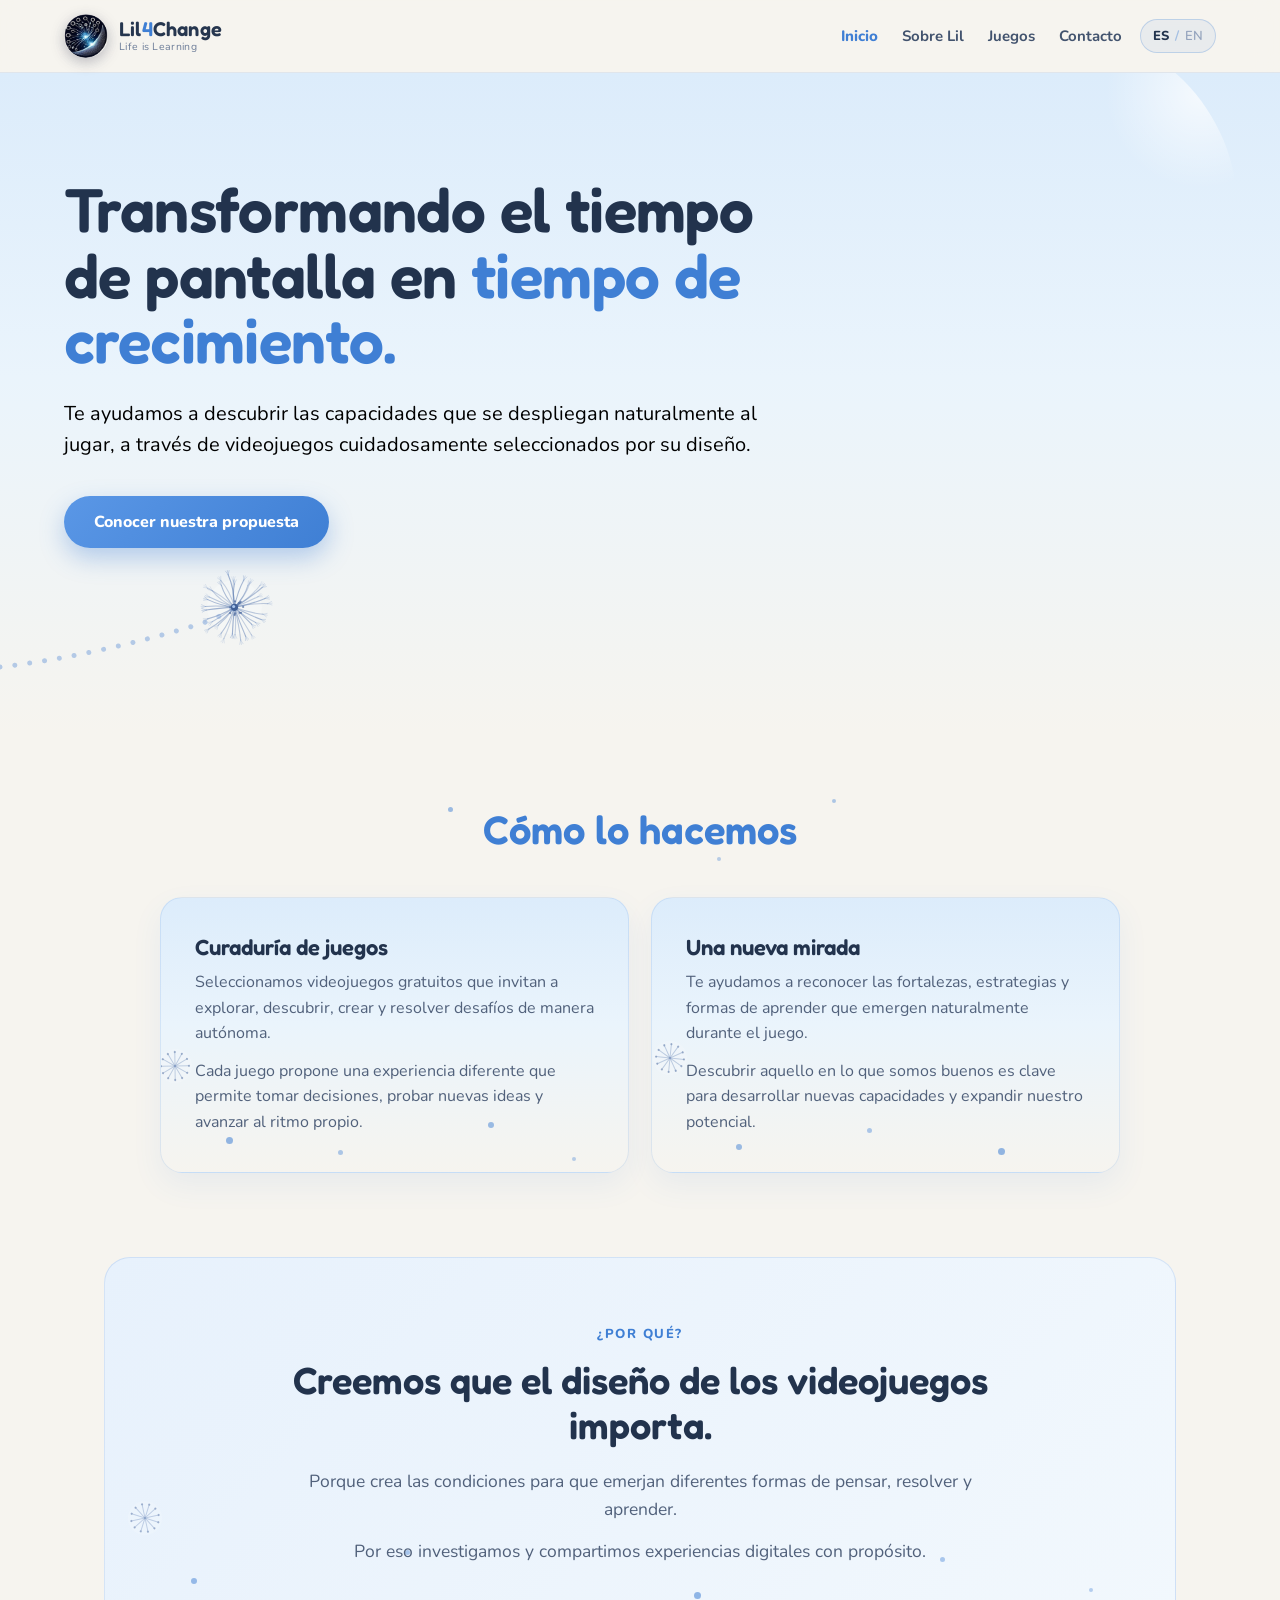
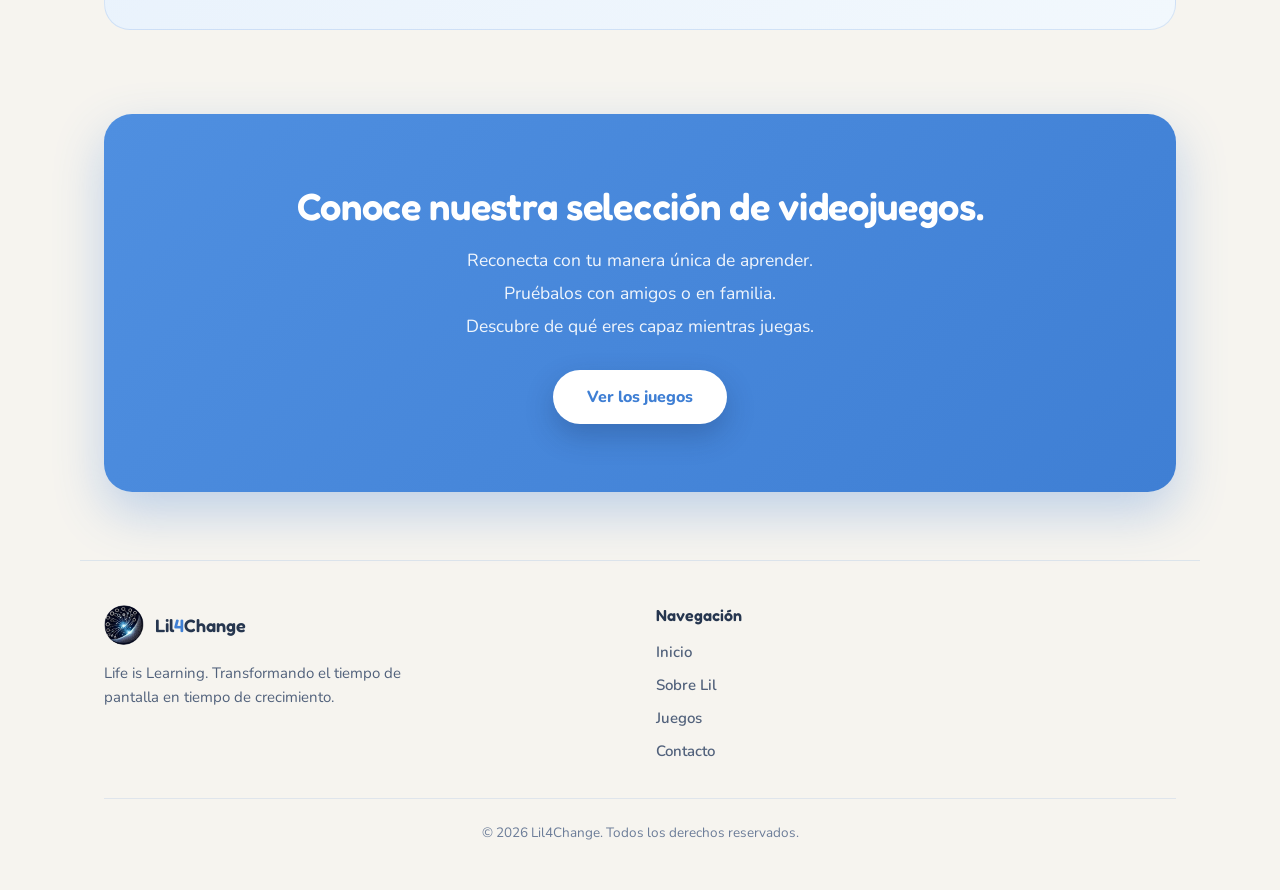
==== index.html @ 9eb7b22a "Add Cloudflare Web Analytics" ====
<!DOCTYPE html>
<html lang="es">
<head>
<meta charset="utf-8">
<meta name="viewport" content="width=device-width, initial-scale=1">
<title>Lil4Change — Life is Learning</title>
<meta name="description" id="lilMetaDesc" content="Transformando el tiempo de pantalla en tiempo de crecimiento.">
<meta property="og:type" content="website">
<meta property="og:title" id="lilOgTitle" content="Lil4Change — Life is Learning">
<meta property="og:description" id="lilOgDesc" content="Transformando el tiempo de pantalla en tiempo de crecimiento.">
<meta name="twitter:card" content="summary">
<meta name="twitter:title" id="lilTwTitle" content="Lil4Change — Life is Learning">
<meta name="twitter:description" id="lilTwDesc" content="Transformando el tiempo de pantalla en tiempo de crecimiento.">
<link rel="icon" href="assets/lil-logo7.png">
<style>
@font-face{font-family:'Fredoka';font-style:normal;font-weight:400 700;font-display:swap;src:url('assets/fonts/fredoka.woff2') format('woff2');}
@font-face{font-family:'Nunito';font-style:normal;font-weight:400 800;font-display:swap;src:url('assets/fonts/nunito-normal.woff2') format('woff2');}
@font-face{font-family:'Nunito';font-style:italic;font-weight:400;font-display:swap;src:url('assets/fonts/nunito-italic.woff2') format('woff2');}
</style>
<style>
  *{box-sizing:border-box}
  html{scroll-behavior:smooth}
  body{margin:0;font-family:"Nunito",system-ui,sans-serif;background:#f6f4ef;color:#2b3a53;-webkit-font-smoothing:antialiased}
  a{color:inherit}
  a,button{touch-action:manipulation}
  @keyframes lilDraw{from{stroke-dashoffset:1}to{stroke-dashoffset:0}}
  @keyframes lilFloat{0%,100%{transform:translateY(0)}50%{transform:translateY(-8px)}}
  @keyframes lilDandelionIdle{0%,100%{transform:translate(0,0)}50%{transform:translate(1px,-4px)}}
  @keyframes lilPuffTravel{0%{offset-distance:0%}100%{offset-distance:100%}}
  @keyframes lilRise{from{opacity:0;transform:translateY(18px)}to{opacity:1;transform:translateY(0)}}
  @keyframes lilDrift{0%{opacity:0;transform:translate(0,0)}20%{opacity:.8}100%{opacity:0;transform:translate(46px,-90px)}}
  @media (max-width:760px){ .lil-navlinks{display:none !important} .lil-hamburger{display:flex !important} .lil-desktoponly{display:none !important} }
  @media (max-width:640px){ .lil-hero{min-height:560px !important} .lil-herofx{top:185px !important;bottom:auto !important;height:250px !important;opacity:.95} }
  @media (max-width:480px){ .lil-tagline{display:none !important} }
  @media (max-width:720px){ .lil-howgrid{grid-template-columns:1fr !important} }
  .lil-cta-primary{transition:transform .18s ease,box-shadow .18s ease}
  .lil-cta-primary:hover{transform:translateY(-2px)}
  .lil-reveal{opacity:0}
  .lil-reveal.lil-in{animation:lilRise .7s ease-out both}
</style>
</head>
<body>
<div style="min-height:100vh">

  <!-- NAV -->
  <header style="position:sticky;top:0;z-index:40;backdrop-filter:blur(12px);background:rgba(246,244,239,.78);border-bottom:1px solid rgba(63,127,212,.12)">
    <nav style="max-width:1200px;margin:0 auto;padding:14px 24px;display:flex;flex-wrap:wrap;align-items:center;gap:12px 18px">
      <a href="index.html" style="display:flex;align-items:center;gap:11px;text-decoration:none;color:inherit;margin-right:auto">
        <img src="assets/lil-logo7.png" alt="Lil4Change" style="width:44px;height:44px;border-radius:50%;box-shadow:0 4px 14px rgba(20,32,64,.28)">
        <span style="display:flex;flex-direction:column;line-height:1">
          <span style="font-family:'Fredoka',sans-serif;font-weight:600;font-size:20px;letter-spacing:.2px;color:#26364f">Lil<span style="color:#3f7fd4">4</span>Change</span>
          <span class="lil-tagline" style="font-size:10.5px;color:#6b7c98;margin-top:3px;letter-spacing:.3px">Life is Learning</span>
        </span>
      </a>
      <div style="display:flex;align-items:center;gap:24px" class="lil-navlinks">
        <a href="index.html" data-i18n="navHome" style="color:#3f7fd4;text-decoration:none;font-weight:800;font-size:15px">Inicio</a>
        <a href="about.html" data-i18n="navAbout" style="color:#42536e;text-decoration:none;font-weight:700;font-size:15px">Sobre Lil</a>
        <a href="games.html" data-i18n="navGames" style="color:#42536e;text-decoration:none;font-weight:700;font-size:15px">Juegos</a>
        <a href="contact.html" data-i18n="navContact" style="color:#42536e;text-decoration:none;font-weight:700;font-size:15px">Contacto</a>
      </div>
      <button onclick="toggleMenu()" aria-label="Menu" class="lil-hamburger" style="display:none;align-items:center;justify-content:center;width:42px;height:42px;background:rgba(63,127,212,.1);border:1px solid rgba(63,127,212,.28);border-radius:12px;cursor:pointer;order:5">
        <svg id="lilIconOpen" width="20" height="20" viewBox="0 0 20 20" fill="none" stroke="#3f7fd4" stroke-width="2" stroke-linecap="round"><line x1="3" y1="6" x2="17" y2="6"></line><line x1="3" y1="10" x2="17" y2="10"></line><line x1="3" y1="14" x2="17" y2="14"></line></svg>
        <svg id="lilIconClose" width="20" height="20" viewBox="0 0 20 20" fill="none" stroke="#3f7fd4" stroke-width="2" stroke-linecap="round" style="display:none"><line x1="4" y1="4" x2="16" y2="16"></line><line x1="16" y1="4" x2="4" y2="16"></line></svg>
      </button>
      <button onclick="toggleLang()" aria-label="Toggle language" class="lil-desktoponly" style="display:flex;align-items:center;gap:6px;background:rgba(63,127,212,.08);border:1px solid rgba(63,127,212,.25);color:#3f7fd4;font-family:'Nunito';font-weight:700;font-size:13px;padding:7px 12px;border-radius:999px;cursor:pointer">
        <span id="lilEsA">ES</span><span style="opacity:.4">/</span><span id="lilEnA">EN</span>
      </button>
    </nav>
    <div id="lilMobileMenu" style="display:none;flex-direction:column;padding:8px 24px 20px;gap:2px;border-top:1px solid rgba(63,127,212,.12)">
      <a href="index.html" onclick="closeMenu()" data-i18n="navHome" style="color:#3f7fd4;text-decoration:none;font-weight:800;font-size:17px;padding:13px 4px">Inicio</a>
      <a href="about.html" onclick="closeMenu()" data-i18n="navAbout" style="color:#2b3a53;text-decoration:none;font-weight:700;font-size:17px;padding:13px 4px;border-top:1px solid rgba(63,127,212,.1)">Sobre Lil</a>
      <a href="games.html" onclick="closeMenu()" data-i18n="navGames" style="color:#2b3a53;text-decoration:none;font-weight:700;font-size:17px;padding:13px 4px;border-top:1px solid rgba(63,127,212,.1)">Juegos</a>
      <a href="contact.html" onclick="closeMenu()" data-i18n="navContact" style="color:#2b3a53;text-decoration:none;font-weight:700;font-size:17px;padding:13px 4px;border-top:1px solid rgba(63,127,212,.1)">Contacto</a>
      <div style="display:flex;align-items:center;gap:12px;padding:14px 4px 6px;border-top:1px solid rgba(63,127,212,.1)">
        <span data-i18n="langLabel" style="font-size:14px;font-weight:700;color:#6b7c98">Idioma</span>
        <button onclick="toggleLang()" aria-label="Toggle language" style="display:flex;align-items:center;gap:6px;background:rgba(63,127,212,.08);border:1px solid rgba(63,127,212,.25);color:#3f7fd4;font-family:'Nunito';font-weight:700;font-size:14px;padding:8px 14px;border-radius:999px;cursor:pointer"><span id="lilEsB">ES</span><span style="opacity:.4">/</span><span id="lilEnB">EN</span></button>
      </div>
    </div>
  </header>

  <!-- HERO -->
  <section id="top" class="lil-hero" style="position:relative;overflow:hidden;min-height:660px;background:linear-gradient(180deg,#dcecfb 0%,#eaf4fc 46%,#f6f4ef 100%)">
    <div class="lil-herofx" style="position:absolute;inset:0;pointer-events:none">
      <svg viewBox="0 0 1280 720" preserveAspectRatio="xMinYMid meet" style="position:absolute;inset:0;width:100%;height:100%">
        <defs>
          <radialGradient id="lilGlow" cx="90%" cy="18%" r="26%">
            <stop offset="0%" stop-color="#ffffff" stop-opacity=".7"></stop>
            <stop offset="100%" stop-color="#ffffff" stop-opacity="0"></stop>
          </radialGradient>
          <mask id="lilReveal">
            <path id="lilMaskPath" d="" fill="none" stroke="#fff" stroke-width="14" stroke-linecap="round" stroke-linejoin="round" pathLength="1" stroke-dasharray="1" stroke-dashoffset="1">
              <animate id="lilRevealAnim" attributeName="stroke-dashoffset" from="1" to="0" dur="9s" fill="freeze" begin="indefinite" calcMode="spline" keyTimes="0;1" keySplines=".42 .04 .28 1"></animate>
            </path>
          </mask>
        </defs>
        <circle cx="1150" cy="150" r="200" fill="url(#lilGlow)"></circle>
        <path id="lilTrailPath" d="" fill="none" stroke="#a9c2e4" stroke-width="5" stroke-linecap="round" stroke-dasharray="0.01 15" opacity="0.85" vector-effect="non-scaling-stroke" mask="url(#lilReveal)"></path>
        <g>
          <animateMotion id="lilMotionAnim" dur="9s" fill="freeze" rotate="0" keyPoints="0;1" keyTimes="0;1" calcMode="spline" keySplines=".42 .04 .28 1" path="" begin="indefinite"></animateMotion>
          <g id="lilPuffWrap" style="animation:lilDandelionIdle 6s ease-in-out 9s infinite"></g>
        </g>
      </svg>
      <div style="position:absolute;left:52%;top:34%;opacity:0;animation:lilDrift 6s ease-out 9.2s infinite"><svg width="16" height="16" viewBox="0 0 16 16" stroke="#8aa6cf" stroke-width="1" stroke-linecap="round"><line x1="8" y1="8" x2="8" y2="1"></line><line x1="8" y1="8" x2="13" y2="4"></line><line x1="8" y1="8" x2="3" y2="4"></line><circle cx="8" cy="0.5" r="1" fill="#8aa6cf" stroke="none"></circle></svg></div>
      <div style="position:absolute;left:70%;top:26%;opacity:0;animation:lilDrift 7s ease-out 10.2s infinite"><svg width="13" height="13" viewBox="0 0 16 16" stroke="#9fb6d8" stroke-width="1" stroke-linecap="round"><line x1="8" y1="8" x2="8" y2="1"></line><line x1="8" y1="8" x2="13" y2="4"></line><line x1="8" y1="8" x2="3" y2="4"></line></svg></div>
    </div>

    <div style="position:relative;z-index:2;max-width:1200px;margin:0 auto;padding:0 24px">
      <div style="max-width:720px;padding:104px 0 116px">
        <h1 style="font-family:'Fredoka',sans-serif;font-weight:600;font-size:clamp(36px,5.6vw,62px);line-height:1.06;margin:0;letter-spacing:-.6px;color:#22334d;animation:lilRise .7s ease-out both"><span data-i18n="heroPre">Transformando el tiempo de pantalla en</span> <span style="color:#3f7fd4" data-i18n="heroHighlight">tiempo de crecimiento.</span></h1>
        <p id="lilHeroDesc" style="font-size:clamp(17px,2vw,20px);line-height:1.55;color:#000;margin:24px 0 0;max-width:700px;animation:lilRise .7s ease-out .15s both"></p>
        <div style="display:flex;flex-wrap:wrap;gap:14px;margin-top:36px;animation:lilRise .7s ease-out .3s both">
          <a href="#como-lo-hacemos" class="lil-cta-primary" data-i18n="heroCta" style="background:linear-gradient(135deg,#5a97e6,#3f7fd4);color:#fff;text-decoration:none;font-weight:800;font-size:16px;padding:15px 30px;border-radius:999px;box-shadow:0 10px 24px rgba(63,127,212,.35)">Conocer nuestra propuesta</a>
        </div>
      </div>
    </div>
  </section>

  <!-- CÓMO LO HACEMOS -->
  <section id="como-lo-hacemos" style="max-width:1120px;margin:0 auto;padding:72px 24px 20px;scroll-margin-top:88px">
    <div style="position:relative;text-align:center;max-width:640px;margin:0 auto 44px">
      <span style="position:absolute;left:20%;top:2px;width:5px;height:5px;border-radius:50%;background:rgba(63,127,212,.5);filter:blur(.5px);animation:lilDrift 6.4s ease-in-out .6s infinite;pointer-events:none"></span>
      <span style="position:absolute;left:80%;top:-6px;width:4px;height:4px;border-radius:50%;background:rgba(63,127,212,.4);filter:blur(.5px);animation:lilDrift 5.6s ease-in-out 1.8s infinite;pointer-events:none"></span>
      <span style="position:absolute;left:62%;bottom:-8px;width:4px;height:4px;border-radius:50%;background:rgba(63,127,212,.35);filter:blur(.5px);animation:lilDrift 7s ease-in-out 2.6s infinite;pointer-events:none"></span>
      <h2 data-i18n="howTitle" class="lil-reveal" style="position:relative;font-family:'Fredoka';font-weight:600;font-size:clamp(28px,4vw,40px);margin:0;color:#3f7fd4">Cómo lo hacemos</h2>
    </div>
    <div style="display:grid;grid-template-columns:1fr 1fr;gap:22px;max-width:960px;margin:0 auto" class="lil-howgrid">
      <div style="position:relative;overflow:hidden;background:linear-gradient(180deg,#dcecfb 0%,#eaf4fc 46%,#f6f4ef 100%);border:1px solid rgba(63,127,212,.14);border-radius:22px;padding:36px 34px;box-shadow:0 12px 30px rgba(63,127,212,.08)">
        <div class="lil-cardfx" aria-hidden="true" style="position:absolute;inset:0;pointer-events:none">
          <div style="position:absolute;offset-path:path('M14 168 C 80 50 230 40 320 82');animation:lilPuffTravel 11s ease-in-out infinite alternate">
          <svg width="40" height="40" viewBox="0 0 40 40" style="position:absolute;left:-20px;top:-20px;opacity:.75">
            <g style="animation:lilDandelionIdle 6s ease-in-out infinite;transform-origin:20px 20px">
              <circle cx="20" cy="20" r="17" fill="#ffffff" opacity="0.22"></circle>
              <line x1="20" y1="20" x2="34" y2="20" stroke="#5c7bb0" stroke-width="1" stroke-linecap="round" opacity="0.45"></line>
              <line x1="20" y1="20" x2="32.1" y2="27" stroke="#5c7bb0" stroke-width="1" stroke-linecap="round" opacity="0.45"></line>
              <line x1="20" y1="20" x2="27" y2="32.1" stroke="#5c7bb0" stroke-width="1" stroke-linecap="round" opacity="0.45"></line>
              <line x1="20" y1="20" x2="20" y2="34" stroke="#5c7bb0" stroke-width="1" stroke-linecap="round" opacity="0.45"></line>
              <line x1="20" y1="20" x2="13" y2="32.1" stroke="#5c7bb0" stroke-width="1" stroke-linecap="round" opacity="0.45"></line>
              <line x1="20" y1="20" x2="7.9" y2="27" stroke="#5c7bb0" stroke-width="1" stroke-linecap="round" opacity="0.45"></line>
              <line x1="20" y1="20" x2="6" y2="20" stroke="#5c7bb0" stroke-width="1" stroke-linecap="round" opacity="0.45"></line>
              <line x1="20" y1="20" x2="7.9" y2="13" stroke="#5c7bb0" stroke-width="1" stroke-linecap="round" opacity="0.45"></line>
              <line x1="20" y1="20" x2="13" y2="7.9" stroke="#5c7bb0" stroke-width="1" stroke-linecap="round" opacity="0.45"></line>
              <line x1="20" y1="20" x2="20" y2="6" stroke="#5c7bb0" stroke-width="1" stroke-linecap="round" opacity="0.45"></line>
              <line x1="20" y1="20" x2="27" y2="7.9" stroke="#5c7bb0" stroke-width="1" stroke-linecap="round" opacity="0.45"></line>
              <line x1="20" y1="20" x2="32.1" y2="13" stroke="#5c7bb0" stroke-width="1" stroke-linecap="round" opacity="0.45"></line>
              <circle cx="34" cy="20" r="1.1" fill="#48679c" opacity="0.6"></circle>
              <circle cx="32.1" cy="27" r="1.1" fill="#48679c" opacity="0.6"></circle>
              <circle cx="27" cy="32.1" r="1.1" fill="#48679c" opacity="0.6"></circle>
              <circle cx="20" cy="34" r="1.1" fill="#48679c" opacity="0.6"></circle>
              <circle cx="13" cy="32.1" r="1.1" fill="#48679c" opacity="0.6"></circle>
              <circle cx="7.9" cy="27" r="1.1" fill="#48679c" opacity="0.6"></circle>
              <circle cx="6" cy="20" r="1.1" fill="#48679c" opacity="0.6"></circle>
              <circle cx="7.9" cy="13" r="1.1" fill="#48679c" opacity="0.6"></circle>
              <circle cx="13" cy="7.9" r="1.1" fill="#48679c" opacity="0.6"></circle>
              <circle cx="20" cy="6" r="1.1" fill="#48679c" opacity="0.6"></circle>
              <circle cx="27" cy="7.9" r="1.1" fill="#48679c" opacity="0.6"></circle>
              <circle cx="32.1" cy="13" r="1.1" fill="#48679c" opacity="0.6"></circle>
            </g>
          </svg>
          </div>
          <span style="position:absolute;left:14%;bottom:10%;width:7px;height:7px;border-radius:50%;background:rgba(63,127,212,.55);filter:blur(.5px);animation:lilDrift 5.5s ease-in-out infinite"></span>
          <span style="position:absolute;left:38%;bottom:6%;width:5px;height:5px;border-radius:50%;background:rgba(63,127,212,.4);filter:blur(.5px);animation:lilDrift 6.5s ease-in-out .8s infinite"></span>
          <span style="position:absolute;left:70%;bottom:16%;width:6px;height:6px;border-radius:50%;background:rgba(63,127,212,.5);filter:blur(.5px);animation:lilDrift 7s ease-in-out 1.6s infinite"></span>
          <span style="position:absolute;left:88%;bottom:4%;width:4px;height:4px;border-radius:50%;background:rgba(63,127,212,.35);filter:blur(.5px);animation:lilDrift 5.8s ease-in-out 2.4s infinite"></span>
        </div>
        <div style="position:relative;z-index:1">
          <h3 data-i18n="curationTitle" style="font-family:'Fredoka';font-weight:600;font-size:22px;margin:0 0 10px;color:#22334d">Curaduría de juegos</h3>
          <div id="lilCurationParas" style="display:flex;flex-direction:column;gap:12px"></div>
        </div>
      </div>
      <div style="position:relative;overflow:hidden;background:linear-gradient(180deg,#dcecfb 0%,#eaf4fc 46%,#f6f4ef 100%);border:1px solid rgba(63,127,212,.14);border-radius:22px;padding:36px 34px;box-shadow:0 12px 30px rgba(63,127,212,.08)">
        <div class="lil-cardfx" aria-hidden="true" style="position:absolute;inset:0;pointer-events:none">
          <div style="position:absolute;offset-path:path('M18 160 C 90 60 220 30 310 76');animation:lilPuffTravel 12.5s ease-in-out .5s infinite alternate">
          <svg width="40" height="40" viewBox="0 0 40 40" style="position:absolute;left:-20px;top:-20px;opacity:.75">
            <g style="animation:lilDandelionIdle 6.5s ease-in-out .3s infinite;transform-origin:20px 20px">
              <circle cx="20" cy="20" r="17" fill="#ffffff" opacity="0.22"></circle>
              <line x1="20" y1="20" x2="34" y2="20" stroke="#5c7bb0" stroke-width="1" stroke-linecap="round" opacity="0.45"></line>
              <line x1="20" y1="20" x2="32.1" y2="27" stroke="#5c7bb0" stroke-width="1" stroke-linecap="round" opacity="0.45"></line>
              <line x1="20" y1="20" x2="27" y2="32.1" stroke="#5c7bb0" stroke-width="1" stroke-linecap="round" opacity="0.45"></line>
              <line x1="20" y1="20" x2="20" y2="34" stroke="#5c7bb0" stroke-width="1" stroke-linecap="round" opacity="0.45"></line>
              <line x1="20" y1="20" x2="13" y2="32.1" stroke="#5c7bb0" stroke-width="1" stroke-linecap="round" opacity="0.45"></line>
              <line x1="20" y1="20" x2="7.9" y2="27" stroke="#5c7bb0" stroke-width="1" stroke-linecap="round" opacity="0.45"></line>
              <line x1="20" y1="20" x2="6" y2="20" stroke="#5c7bb0" stroke-width="1" stroke-linecap="round" opacity="0.45"></line>
              <line x1="20" y1="20" x2="7.9" y2="13" stroke="#5c7bb0" stroke-width="1" stroke-linecap="round" opacity="0.45"></line>
              <line x1="20" y1="20" x2="13" y2="7.9" stroke="#5c7bb0" stroke-width="1" stroke-linecap="round" opacity="0.45"></line>
              <line x1="20" y1="20" x2="20" y2="6" stroke="#5c7bb0" stroke-width="1" stroke-linecap="round" opacity="0.45"></line>
              <line x1="20" y1="20" x2="27" y2="7.9" stroke="#5c7bb0" stroke-width="1" stroke-linecap="round" opacity="0.45"></line>
              <line x1="20" y1="20" x2="32.1" y2="13" stroke="#5c7bb0" stroke-width="1" stroke-linecap="round" opacity="0.45"></line>
              <circle cx="34" cy="20" r="1.1" fill="#48679c" opacity="0.6"></circle>
              <circle cx="32.1" cy="27" r="1.1" fill="#48679c" opacity="0.6"></circle>
              <circle cx="27" cy="32.1" r="1.1" fill="#48679c" opacity="0.6"></circle>
              <circle cx="20" cy="34" r="1.1" fill="#48679c" opacity="0.6"></circle>
              <circle cx="13" cy="32.1" r="1.1" fill="#48679c" opacity="0.6"></circle>
              <circle cx="7.9" cy="27" r="1.1" fill="#48679c" opacity="0.6"></circle>
              <circle cx="6" cy="20" r="1.1" fill="#48679c" opacity="0.6"></circle>
              <circle cx="7.9" cy="13" r="1.1" fill="#48679c" opacity="0.6"></circle>
              <circle cx="13" cy="7.9" r="1.1" fill="#48679c" opacity="0.6"></circle>
              <circle cx="20" cy="6" r="1.1" fill="#48679c" opacity="0.6"></circle>
              <circle cx="27" cy="7.9" r="1.1" fill="#48679c" opacity="0.6"></circle>
              <circle cx="32.1" cy="13" r="1.1" fill="#48679c" opacity="0.6"></circle>
            </g>
          </svg>
          </div>
          <span style="position:absolute;left:18%;bottom:8%;width:6px;height:6px;border-radius:50%;background:rgba(63,127,212,.5);filter:blur(.5px);animation:lilDrift 6s ease-in-out .4s infinite"></span>
          <span style="position:absolute;left:46%;bottom:14%;width:5px;height:5px;border-radius:50%;background:rgba(63,127,212,.4);filter:blur(.5px);animation:lilDrift 6.8s ease-in-out 1.2s infinite"></span>
          <span style="position:absolute;left:74%;bottom:6%;width:7px;height:7px;border-radius:50%;background:rgba(63,127,212,.55);filter:blur(.5px);animation:lilDrift 5.4s ease-in-out 2s infinite"></span>
        </div>
        <div style="position:relative;z-index:1">
          <h3 data-i18n="outlookTitle" style="font-family:'Fredoka';font-weight:600;font-size:22px;margin:0 0 10px;color:#22334d">Una nueva mirada</h3>
          <div id="lilOutlookDesc" style="display:flex;flex-direction:column;gap:12px"></div>
        </div>
      </div>
    </div>
  </section>

  <!-- POR QUÉ -->
  <section id="por-que" style="max-width:1120px;margin:0 auto;padding:64px 24px">
    <div style="position:relative;overflow:hidden;background:linear-gradient(135deg,#e7f1fc,#f2f8fd);border:1px solid rgba(63,127,212,.16);border-radius:26px;padding:clamp(40px,6vw,64px);text-align:center">
      <div class="lil-cardfx" aria-hidden="true" style="position:absolute;inset:0;pointer-events:none">
        <div style="position:absolute;offset-path:path('M40 260 C 260 60 700 60 900 210');animation:lilPuffTravel 13.5s ease-in-out .2s infinite alternate">
        <svg width="40" height="40" viewBox="0 0 40 40" style="position:absolute;left:-20px;top:-20px;opacity:.7">
          <g style="animation:lilDandelionIdle 7s ease-in-out .5s infinite;transform-origin:20px 20px">
            <circle cx="20" cy="20" r="17" fill="#ffffff" opacity="0.22"></circle>
            <line x1="20" y1="20" x2="34" y2="20" stroke="#5c7bb0" stroke-width="1" stroke-linecap="round" opacity="0.45"></line>
            <line x1="20" y1="20" x2="32.1" y2="27" stroke="#5c7bb0" stroke-width="1" stroke-linecap="round" opacity="0.45"></line>
            <line x1="20" y1="20" x2="27" y2="32.1" stroke="#5c7bb0" stroke-width="1" stroke-linecap="round" opacity="0.45"></line>
            <line x1="20" y1="20" x2="20" y2="34" stroke="#5c7bb0" stroke-width="1" stroke-linecap="round" opacity="0.45"></line>
            <line x1="20" y1="20" x2="13" y2="32.1" stroke="#5c7bb0" stroke-width="1" stroke-linecap="round" opacity="0.45"></line>
            <line x1="20" y1="20" x2="7.9" y2="27" stroke="#5c7bb0" stroke-width="1" stroke-linecap="round" opacity="0.45"></line>
            <line x1="20" y1="20" x2="6" y2="20" stroke="#5c7bb0" stroke-width="1" stroke-linecap="round" opacity="0.45"></line>
            <line x1="20" y1="20" x2="7.9" y2="13" stroke="#5c7bb0" stroke-width="1" stroke-linecap="round" opacity="0.45"></line>
            <line x1="20" y1="20" x2="13" y2="7.9" stroke="#5c7bb0" stroke-width="1" stroke-linecap="round" opacity="0.45"></line>
            <line x1="20" y1="20" x2="20" y2="6" stroke="#5c7bb0" stroke-width="1" stroke-linecap="round" opacity="0.45"></line>
            <line x1="20" y1="20" x2="27" y2="7.9" stroke="#5c7bb0" stroke-width="1" stroke-linecap="round" opacity="0.45"></line>
            <line x1="20" y1="20" x2="32.1" y2="13" stroke="#5c7bb0" stroke-width="1" stroke-linecap="round" opacity="0.45"></line>
            <circle cx="34" cy="20" r="1.1" fill="#48679c" opacity="0.6"></circle>
            <circle cx="32.1" cy="27" r="1.1" fill="#48679c" opacity="0.6"></circle>
            <circle cx="27" cy="32.1" r="1.1" fill="#48679c" opacity="0.6"></circle>
            <circle cx="20" cy="34" r="1.1" fill="#48679c" opacity="0.6"></circle>
            <circle cx="13" cy="32.1" r="1.1" fill="#48679c" opacity="0.6"></circle>
            <circle cx="7.9" cy="27" r="1.1" fill="#48679c" opacity="0.6"></circle>
            <circle cx="6" cy="20" r="1.1" fill="#48679c" opacity="0.6"></circle>
            <circle cx="7.9" cy="13" r="1.1" fill="#48679c" opacity="0.6"></circle>
            <circle cx="13" cy="7.9" r="1.1" fill="#48679c" opacity="0.6"></circle>
            <circle cx="20" cy="6" r="1.1" fill="#48679c" opacity="0.6"></circle>
            <circle cx="27" cy="7.9" r="1.1" fill="#48679c" opacity="0.6"></circle>
            <circle cx="32.1" cy="13" r="1.1" fill="#48679c" opacity="0.6"></circle>
          </g>
        </svg>
        </div>
        <span style="position:absolute;left:8%;bottom:12%;width:6px;height:6px;border-radius:50%;background:rgba(63,127,212,.5);filter:blur(.5px);animation:lilDrift 6.2s ease-in-out .3s infinite"></span>
        <span style="position:absolute;left:28%;bottom:20%;width:5px;height:5px;border-radius:50%;background:rgba(63,127,212,.4);filter:blur(.5px);animation:lilDrift 5.6s ease-in-out 1.4s infinite"></span>
        <span style="position:absolute;left:55%;bottom:8%;width:7px;height:7px;border-radius:50%;background:rgba(63,127,212,.55);filter:blur(.5px);animation:lilDrift 7.2s ease-in-out .9s infinite"></span>
        <span style="position:absolute;left:78%;bottom:18%;width:5px;height:5px;border-radius:50%;background:rgba(63,127,212,.4);filter:blur(.5px);animation:lilDrift 6.6s ease-in-out 2.1s infinite"></span>
        <span style="position:absolute;left:92%;bottom:10%;width:4px;height:4px;border-radius:50%;background:rgba(63,127,212,.35);filter:blur(.5px);animation:lilDrift 5.9s ease-in-out 1.7s infinite"></span>
      </div>
      <div style="position:relative;z-index:1;max-width:720px;margin:0 auto">
        <span data-i18n="whyTag" style="display:inline-block;color:#3f7fd4;font-weight:800;font-size:13px;letter-spacing:1.5px;text-transform:uppercase">¿Por qué?</span>
        <h2 data-i18n="whyTitle" style="font-family:'Fredoka';font-weight:600;font-size:clamp(26px,4vw,38px);margin:14px 0 0;color:#22334d;line-height:1.2">Creemos que el diseño de los videojuegos importa.</h2>
        <div id="lilWhyParas" style="display:flex;flex-direction:column;gap:14px;margin-top:18px"></div>
      </div>
    </div>
  </section>

  <!-- ACCIÓN FINAL -->
  <section style="max-width:1120px;margin:0 auto;padding:20px 24px 24px">
    <div style="position:relative;overflow:hidden;background:linear-gradient(135deg,#4f8fe0,#3f7fd4);border-radius:28px;padding:clamp(40px,6vw,68px);text-align:center;box-shadow:0 20px 50px rgba(63,127,212,.3)">
      <h2 id="lilFinalTitle" style="font-family:'Fredoka';font-weight:600;font-size:clamp(26px,4vw,38px);margin:0 auto;color:#fff;letter-spacing:-.3px;max-width:760px;line-height:1.28"></h2>
      <div id="lilFinalSub" style="margin:16px auto 0;max-width:820px"></div>
      <div style="display:flex;justify-content:center;margin-top:30px">
        <a href="games.html" class="lil-cta-primary" data-i18n="finalBtn" style="background:#fff;color:#3f7fd4;text-decoration:none;font-weight:800;font-size:16px;padding:16px 34px;border-radius:999px;box-shadow:0 12px 28px rgba(20,40,80,.25)">Ver los juegos</a>
      </div>
    </div>
  </section>

  <!-- FOOTER -->
  <footer style="max-width:1120px;margin:44px auto 0;padding:44px 24px 48px;border-top:1px solid rgba(63,127,212,.14)">
    <div style="display:grid;grid-template-columns:repeat(auto-fit,minmax(240px,1fr));gap:32px">
      <div>
        <a href="index.html" style="display:flex;align-items:center;gap:11px;text-decoration:none;color:inherit;margin-bottom:16px">
          <img src="assets/lil-logo7.png" alt="Lil4Change" style="width:40px;height:40px;border-radius:50%">
          <span style="font-family:'Fredoka';font-weight:600;font-size:18px;color:#26364f">Lil<span style="color:#3f7fd4">4</span>Change</span>
        </a>
        <p data-i18n="footerDesc" style="font-size:15px;line-height:1.6;color:#51617b;margin:0;max-width:320px"></p>
      </div>
      <div>
        <h5 data-i18n="footerNavTitle" style="font-family:'Fredoka';font-weight:600;font-size:16px;color:#26364f;margin:0 0 16px">Navegación</h5>
        <ul style="list-style:none;padding:0;margin:0;display:flex;flex-direction:column;gap:11px">
          <li><a href="index.html" data-i18n="navHome" style="color:#51617b;text-decoration:none;font-weight:600;font-size:15px">Inicio</a></li>
          <li><a href="about.html" data-i18n="navAbout" style="color:#51617b;text-decoration:none;font-weight:600;font-size:15px">Sobre Lil</a></li>
          <li><a href="games.html" data-i18n="navGames" style="color:#51617b;text-decoration:none;font-weight:600;font-size:15px">Juegos</a></li>
          <li><a href="contact.html" data-i18n="navContact" style="color:#51617b;text-decoration:none;font-weight:600;font-size:15px">Contacto</a></li>
        </ul>
      </div>
    </div>
    <div data-i18n="footerCopyright" style="margin-top:36px;padding-top:24px;border-top:1px solid rgba(63,127,212,.12);text-align:center;font-size:13.5px;color:#6b7c98"></div>
  </footer>
</div>

<script>
const DICT = {
  es: {
    navHome:"Inicio", navAbout:"Sobre Lil", navGames:"Juegos", navContact:"Contacto", langLabel:"Idioma",
    heroPre:"Transformando el tiempo de pantalla en", heroHighlight:"tiempo de crecimiento.",
    heroDescLines:[
      "Te ayudamos a descubrir las capacidades que se despliegan naturalmente al jugar, a través de videojuegos cuidadosamente seleccionados por su diseño."
    ],
    heroCta:"Conocer nuestra propuesta",
    howTitle:"Cómo lo hacemos",
    curationTitle:"Curaduría de juegos",
    curationParas:[
      "Seleccionamos videojuegos gratuitos que invitan a explorar, descubrir, crear y resolver desafíos de manera autónoma.",
      "Cada juego propone una experiencia diferente que permite tomar decisiones, probar nuevas ideas y avanzar al ritmo propio."
    ],
    outlookTitle:"Una nueva mirada",
    outlookDesc:[
      "Te ayudamos a reconocer las fortalezas, estrategias y formas de aprender que emergen naturalmente durante el juego.",
      "Descubrir aquello en lo que somos buenos es clave para desarrollar nuevas capacidades y expandir nuestro potencial."
    ],
    whyTag:"¿Por qué?",
    whyTitle:"Creemos que el diseño de los videojuegos importa.",
    whyParas:[
      "Porque crea las condiciones para que emerjan diferentes formas de pensar, resolver y aprender.",
      "Por eso investigamos y compartimos experiencias digitales con propósito."
    ],
    finalTitleLines:["Conoce nuestra selección de videojuegos."],
    finalSub:[
      "Reconecta con tu manera única de aprender.",
      "Pruébalos con amigos o en familia.",
      "Descubre de qué eres capaz mientras juegas."
    ],
    finalBtn:"Ver los juegos",
    footerDesc:"Life is Learning. Transformando el tiempo de pantalla en tiempo de crecimiento.",
    footerNavTitle:"Navegación",
    footerCopyright:"© 2026 Lil4Change. Todos los derechos reservados.",
    metaDescription:"Transformando el tiempo de pantalla en tiempo de crecimiento."
  },
  en: {
    navHome:"Home", navAbout:"About Lil", navGames:"Games", navContact:"Contact", langLabel:"Language",
    heroPre:"Turning screen time into", heroHighlight:"growth time.",
    heroDescLines:[
      "We help you discover the abilities that emerge naturally through play, using video games carefully selected for their design."
    ],
    heroCta:"Discover our approach",
    howTitle:"How we do it",
    curationTitle:"Game curation",
    curationParas:[
      "We select free video games that invite players to explore, discover, create, and solve challenges on their own.",
      "Each game offers a different experience that lets you make decisions, try new ideas, and move forward at your own pace."
    ],
    outlookTitle:"A new outlook",
    outlookDesc:[
      "We help you recognize the strengths, strategies, and ways of learning that naturally emerge during play.",
      "Discovering what we're good at is key to developing new abilities and expanding our potential."
    ],
    whyTag:"Why?",
    whyTitle:"We believe game design matters.",
    whyParas:[
      "Because it creates the conditions for different ways of thinking, solving, and learning to emerge.",
      "That's why we research and share digital experiences with purpose."
    ],
    finalTitleLines:["Check out our video game selection."],
    finalSub:[
      "Reconnect with your own unique way of learning.",
      "Try them out with friends or family.",
      "Discover what you're capable of while you play."
    ],
    finalBtn:"See the games",
    footerDesc:"Life is Learning. Turning screen time into growth time.",
    footerNavTitle:"Navigation",
    footerCopyright:"© 2026 Lil4Change. All rights reserved.",
    metaDescription:"Turning screen time into growth time."
  }
};

function getLang(){ try { return localStorage.getItem('lil-lang') === 'en' ? 'en' : 'es'; } catch(e){ return 'es'; } }
let menuOpen = false;

function esc(s){ return String(s).replace(/&/g,'&amp;').replace(/</g,'&lt;').replace(/>/g,'&gt;'); }

function applyLang(lang){
  const t = DICT[lang];
  document.documentElement.lang = lang;
  document.querySelectorAll('[data-i18n]').forEach(el=>{
    const k = el.getAttribute('data-i18n');
    if (t[k] != null) el.textContent = t[k];
  });
  document.getElementById('lilHeroDesc').innerHTML = t.heroDescLines.map(l=>`<span style="display:block">${esc(l)}</span>`).join('');
  document.getElementById('lilCurationParas').innerHTML = t.curationParas.map(p=>`<p style="font-size:16px;line-height:1.6;color:#51617b;margin:0">${esc(p)}</p>`).join('');
  document.getElementById('lilOutlookDesc').innerHTML = t.outlookDesc.map(p=>`<p style="font-size:16px;line-height:1.6;color:#51617b;margin:0">${esc(p)}</p>`).join('');
  document.getElementById('lilWhyParas').innerHTML = t.whyParas.map(p=>`<p style="font-size:17.5px;line-height:1.6;color:#51617b;margin:0">${esc(p)}</p>`).join('');
  document.getElementById('lilFinalTitle').innerHTML = t.finalTitleLines.map(l=>`<span style="display:block;margin:0 0 6px">${esc(l)}</span>`).join('');
  document.getElementById('lilFinalSub').innerHTML = t.finalSub.map(l=>`<p style="font-size:17.5px;color:rgba(255,255,255,.92);margin:0 0 5px;line-height:1.6">${esc(l)}</p>`).join('');
  document.getElementById('lilMetaDesc').setAttribute('content', t.metaDescription);
  document.getElementById('lilOgDesc').setAttribute('content', t.metaDescription);
  document.getElementById('lilTwDesc').setAttribute('content', t.metaDescription);
  const on = "color:#22334d;font-weight:800", off = "color:#93a3bd;font-weight:600";
  ['lilEsA','lilEsB'].forEach(id=>document.getElementById(id).style.cssText = lang==='es'?on:off);
  ['lilEnA','lilEnB'].forEach(id=>document.getElementById(id).style.cssText = lang==='en'?on:off);
  try { localStorage.setItem('lil-lang', lang); } catch(e){}
}
function toggleLang(){ applyLang(getLang()==='es'?'en':'es'); }
function toggleMenu(){
  menuOpen = !menuOpen;
  document.getElementById('lilMobileMenu').style.display = menuOpen ? 'flex' : 'none';
  document.getElementById('lilIconOpen').style.display = menuOpen ? 'none' : 'block';
  document.getElementById('lilIconClose').style.display = menuOpen ? 'block' : 'none';
}
function closeMenu(){ if(menuOpen) toggleMenu(); }

// ---- Hero dandelion animation (ported from the original) ----
function buildTrailPath(){
  const baseTrail = "M 0 648 C 70 640 150 622 215 602 C 300 578 356 470 340 388 C 330 320 280 322 274 390 C 268 460 312 566 380 588 C 430 604 486 596 534 560 C 620 508 692 300 674 214 C 662 150 606 152 598 226 C 590 310 640 470 714 494 C 762 508 812 500 856 470 C 936 428 1000 232 984 166 C 974 108 922 110 916 178 C 908 250 952 382 1050 402 C 1120 388 1164 278 1200 140";
  const SK = 0, BASE_Y = 720, VS = 1, HS = 1, XC = 600;
  const toks = baseTrail.match(/[MC]|-?\d+(?:\.\d+)?/g);
  const outT = [];
  for (let i = 0; i < toks.length; i++) {
    if (/[MC]/.test(toks[i])) { outT.push(toks[i]); continue; }
    const x = parseFloat(toks[i]), y = parseFloat(toks[i + 1]);
    const y2 = BASE_Y - (BASE_Y - y) * VS;
    const x1 = (x - XC) * HS + XC;
    outT.push((x1 + SK * (BASE_Y - y2)).toFixed(1), y2.toFixed(1));
    i++;
  }
  return outT.join(" ");
}
function buildPuff(){
  const SVGNS = "http://www.w3.org/2000/svg";
  let seed = 7;
  const rnd = () => { seed = (seed * 16807) % 2147483647; return seed / 2147483647; };
  function el(tag, attrs){ const n = document.createElementNS(SVGNS, tag); for(const k in attrs) n.setAttribute(k, attrs[k]); return n; }
  const g = el("g", { transform: "scale(1.5)" });
  g.appendChild(el("circle", { cx:0, cy:0, r:20, fill:"#ffffff", opacity:0.22 }));
  const N = 34;
  for (let i = 0; i < N; i++) {
    const a = (i / N) * Math.PI * 2 + (rnd() - 0.5) * 0.22;
    const len = 17 + rnd() * 8;
    const op = 0.28 + rnd() * 0.32;
    const x2 = Math.cos(a) * len, y2 = Math.sin(a) * len;
    const bow = (rnd() - 0.5) * 6;
    const mx = Math.cos(a) * len * 0.55 - Math.sin(a) * bow;
    const my = Math.sin(a) * len * 0.55 + Math.cos(a) * bow;
    g.appendChild(el("path", { d:`M0 0 Q ${mx.toFixed(1)} ${my.toFixed(1)} ${x2.toFixed(1)} ${y2.toFixed(1)}`, fill:"none", stroke:"#5c7bb0", "stroke-width":1.1, "vector-effect":"non-scaling-stroke", "stroke-linecap":"round", opacity:op }));
    for (const s of [-0.42, 0, 0.42]) {
      const hx = x2 + Math.cos(a + s) * 3.2, hy = y2 + Math.sin(a + s) * 3.2;
      g.appendChild(el("line", { x1:x2.toFixed(1), y1:y2.toFixed(1), x2:hx.toFixed(1), y2:hy.toFixed(1), stroke:"#8aa4cd", "stroke-width":0.9, "vector-effect":"non-scaling-stroke", "stroke-linecap":"round", opacity:op * 0.75 }));
    }
  }
  for (let i = 0; i < 12; i++) {
    const a = rnd() * Math.PI * 2, r = 3 + rnd() * 3.5;
    g.appendChild(el("circle", { cx:(Math.cos(a) * r).toFixed(1), cy:(Math.sin(a) * r).toFixed(1), r:0.8, fill:"#48679c", opacity:0.7 }));
  }
  g.appendChild(el("circle", { cx:0, cy:0, r:2.6, fill:"#3f5f96" }));
  g.appendChild(el("circle", { cx:-0.6, cy:-0.6, r:1.1, fill:"#a9c6ee" }));
  return g;
}
function initHero(){
  const trail = buildTrailPath();
  document.getElementById('lilTrailPath').setAttribute('d', trail);
  document.getElementById('lilMaskPath').setAttribute('d', trail);
  document.getElementById('lilMotionAnim').setAttribute('path', trail);
  document.getElementById('lilPuffWrap').appendChild(buildPuff());
  requestAnimationFrame(() => requestAnimationFrame(() => {
    const reveal = document.getElementById("lilRevealAnim");
    const motion = document.getElementById("lilMotionAnim");
    try { motion && motion.beginElement(); } catch (e) {}
    try { reveal && reveal.beginElement(); } catch (e) {}
  }));
}

function initReveal(){
  const els = document.querySelectorAll('.lil-reveal');
  if (!('IntersectionObserver' in window)) { els.forEach(el=>el.classList.add('lil-in')); return; }
  const io = new IntersectionObserver((entries)=>{
    entries.forEach(entry=>{
      if (entry.isIntersecting) { entry.target.classList.add('lil-in'); io.unobserve(entry.target); }
    });
  }, { threshold:.4 });
  els.forEach(el=>io.observe(el));
}

applyLang(getLang());
initHero();
initReveal();
</script>
<!-- Cloudflare Web Analytics --><script type='module' src='https://static.cloudflareinsights.com/beacon.min.js' data-cf-beacon='{"token": "9a4043b0ff1a4733b459c253d428bbf3"}'></script><!-- End Cloudflare Web Analytics -->
</body>
</html>
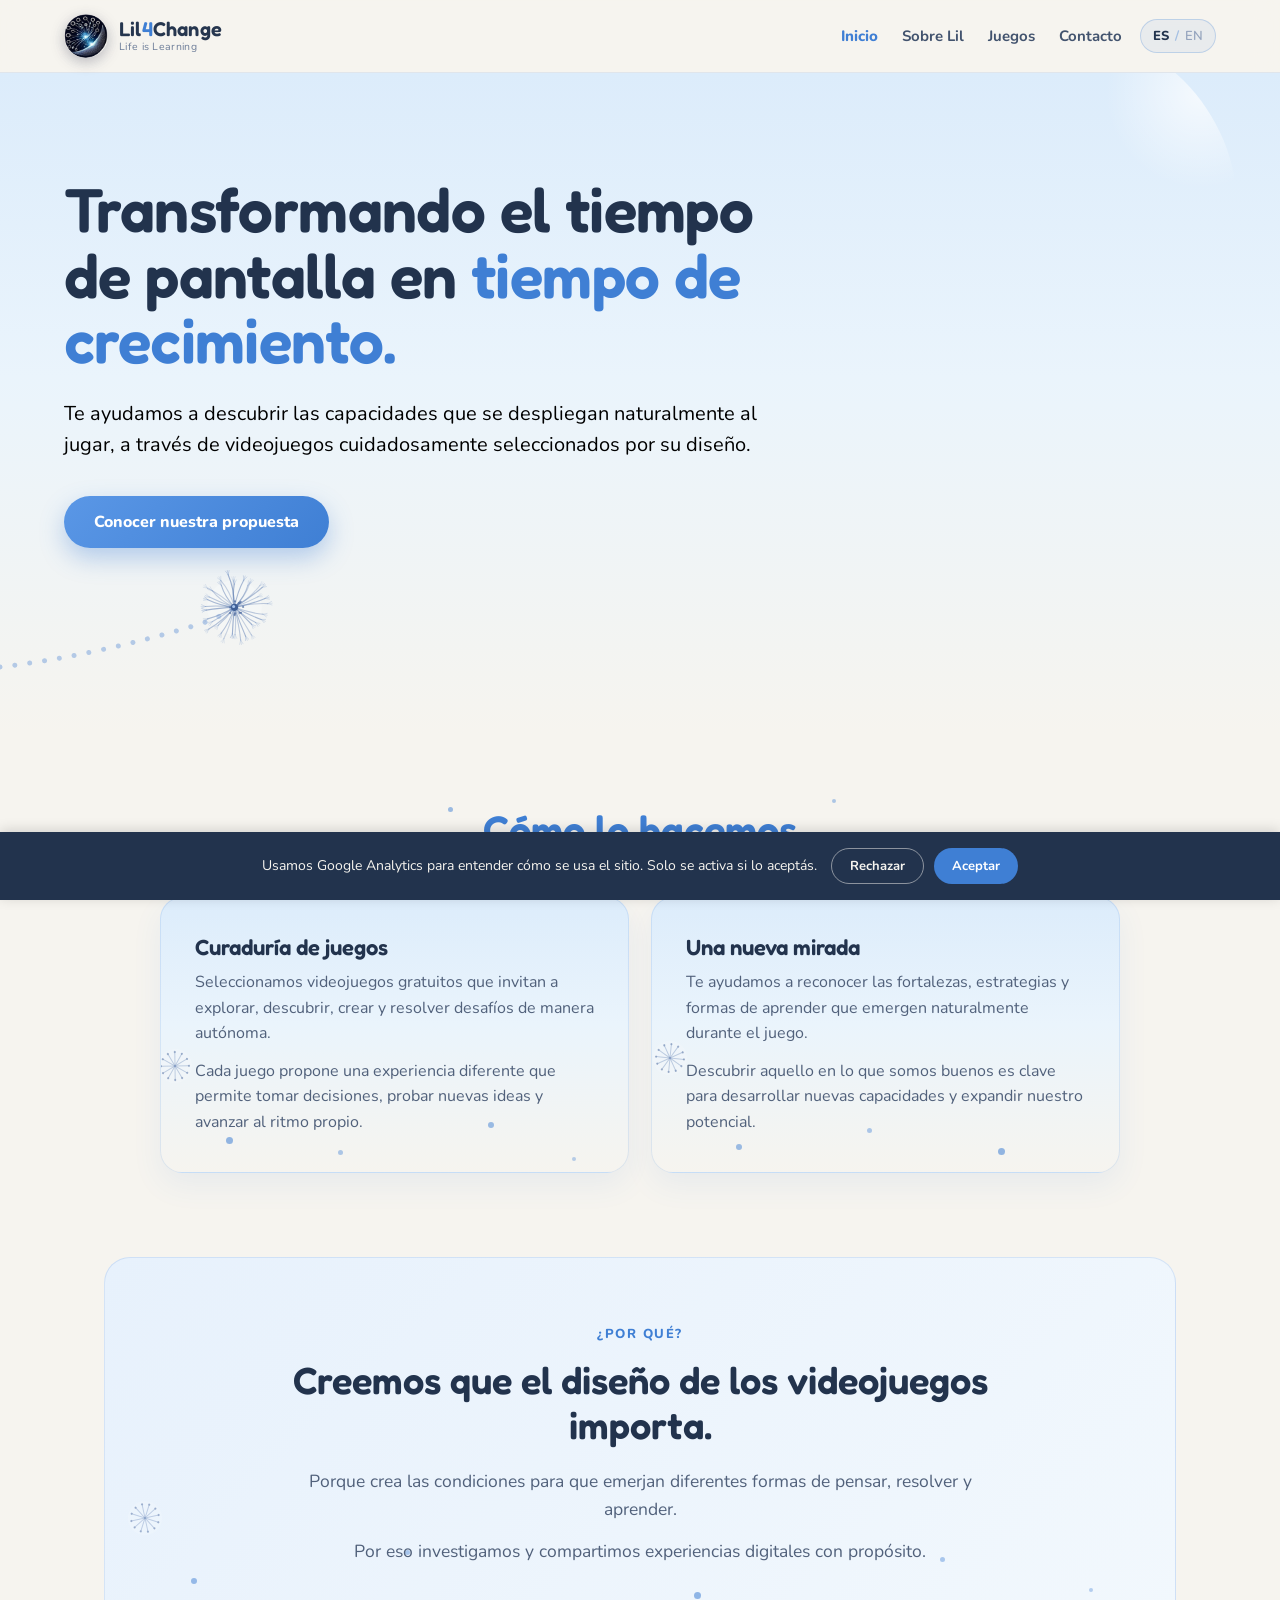
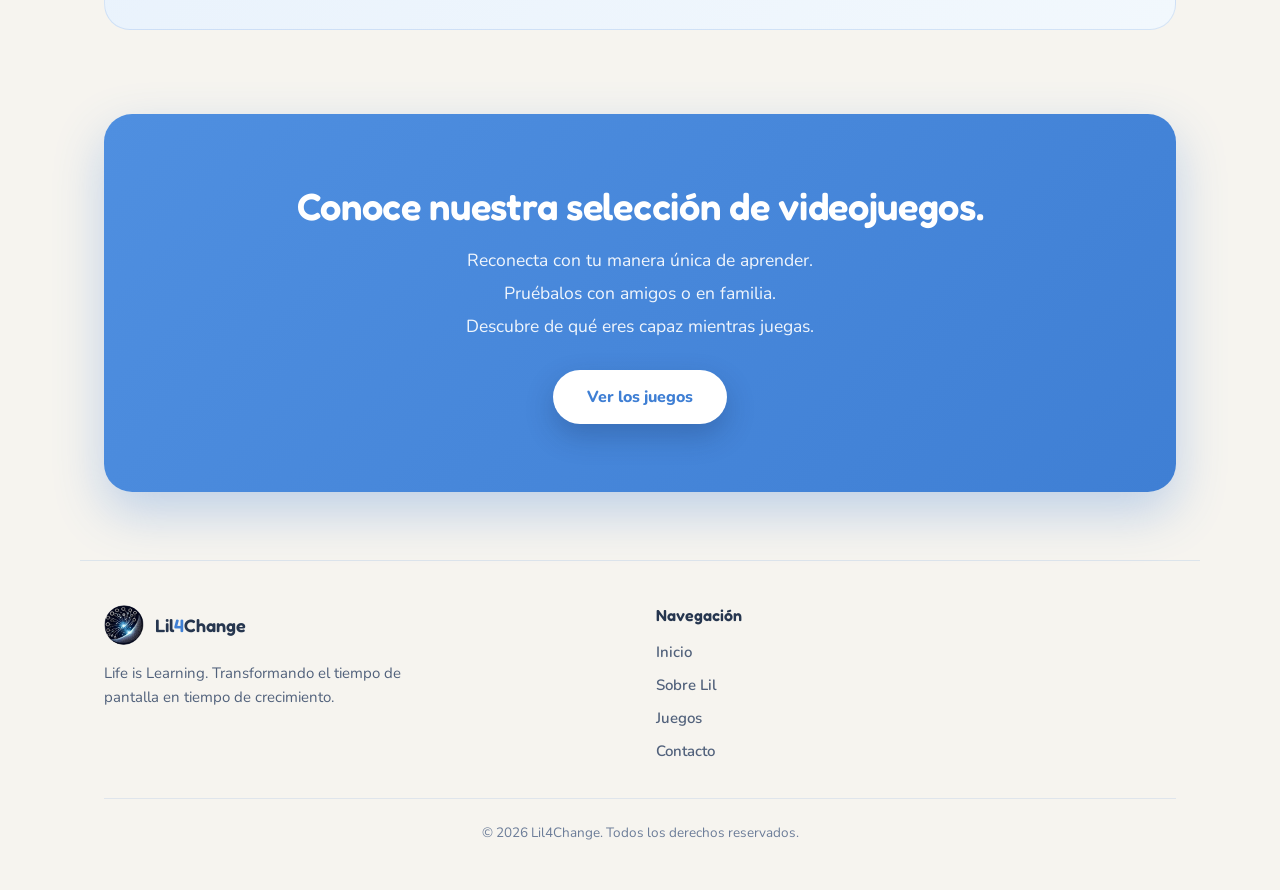
==== commit b8242271: "Add Google Analytics with cookie consent banner" ====
--- a/index.html
+++ b/index.html
@@ -483,5 +483,58 @@
 initReveal();
 </script>
 <!-- Cloudflare Web Analytics --><script type='module' src='https://static.cloudflareinsights.com/beacon.min.js' data-cf-beacon='{"token": "9a4043b0ff1a4733b459c253d428bbf3"}'></script><!-- End Cloudflare Web Analytics -->
+<!-- Cookie consent + Google Analytics -->
+<style>
+#lilCookieBanner{position:fixed;left:0;right:0;bottom:0;z-index:9999;background:#22334d;color:#f6f4ef;padding:16px 20px;display:none;flex-wrap:wrap;align-items:center;justify-content:center;gap:14px;font-family:"Nunito",system-ui,sans-serif;font-size:14px;box-shadow:0 -2px 12px rgba(0,0,0,.15)}
+#lilCookieBanner p{margin:0;max-width:560px;line-height:1.4}
+#lilCookieBanner .lilCookieBtns{display:flex;gap:10px}
+#lilCookieBanner button{font-family:"Nunito",system-ui,sans-serif;font-weight:700;font-size:13px;padding:8px 18px;border-radius:999px;border:none;cursor:pointer}
+#lilCookieAccept{background:#3f7fd4;color:#fff}
+#lilCookieReject{background:transparent;color:#f6f4ef;border:1px solid rgba(246,244,239,.5)!important}
+@media (max-width:480px){#lilCookieBanner{flex-direction:column;text-align:center}}
+</style>
+<div id="lilCookieBanner" role="dialog" aria-label="Aviso de cookies">
+<p>Usamos Google Analytics para entender cómo se usa el sitio. Solo se activa si lo aceptás.</p>
+<div class="lilCookieBtns"><button id="lilCookieReject" type="button">Rechazar</button><button id="lilCookieAccept" type="button">Aceptar</button></div>
+</div>
+<script>
+(function(){
+var KEY='lilCookieConsent';
+var GA_ID='G-HTQX284G82';
+function loadGA(){
+if(window.__lilGAloaded) return;
+window.__lilGAloaded = true;
+var s = document.createElement('script');
+s.async = true;
+s.src = 'https://www.googletagmanager.com/gtag/js?id='+GA_ID;
+document.head.appendChild(s);
+window.dataLayer = window.dataLayer || [];
+function gtag(){ dataLayer.push(arguments); }
+window.gtag = gtag;
+gtag('js', new Date());
+gtag('config', GA_ID);
+}
+var consent = null;
+try { consent = localStorage.getItem(KEY); } catch(e) {}
+if (consent === 'accepted') {
+loadGA();
+} else if (consent !== 'rejected') {
+var banner = document.getElementById('lilCookieBanner');
+if (banner) banner.style.display = 'flex';
+}
+var acceptBtn = document.getElementById('lilCookieAccept');
+var rejectBtn = document.getElementById('lilCookieReject');
+if (acceptBtn) acceptBtn.addEventListener('click', function(){
+try { localStorage.setItem(KEY, 'accepted'); } catch(e) {}
+document.getElementById('lilCookieBanner').style.display = 'none';
+loadGA();
+});
+if (rejectBtn) rejectBtn.addEventListener('click', function(){
+try { localStorage.setItem(KEY, 'rejected'); } catch(e) {}
+document.getElementById('lilCookieBanner').style.display = 'none';
+});
+})();
+</script>
+<!-- End cookie consent + Google Analytics -->
 </body>
 </html>
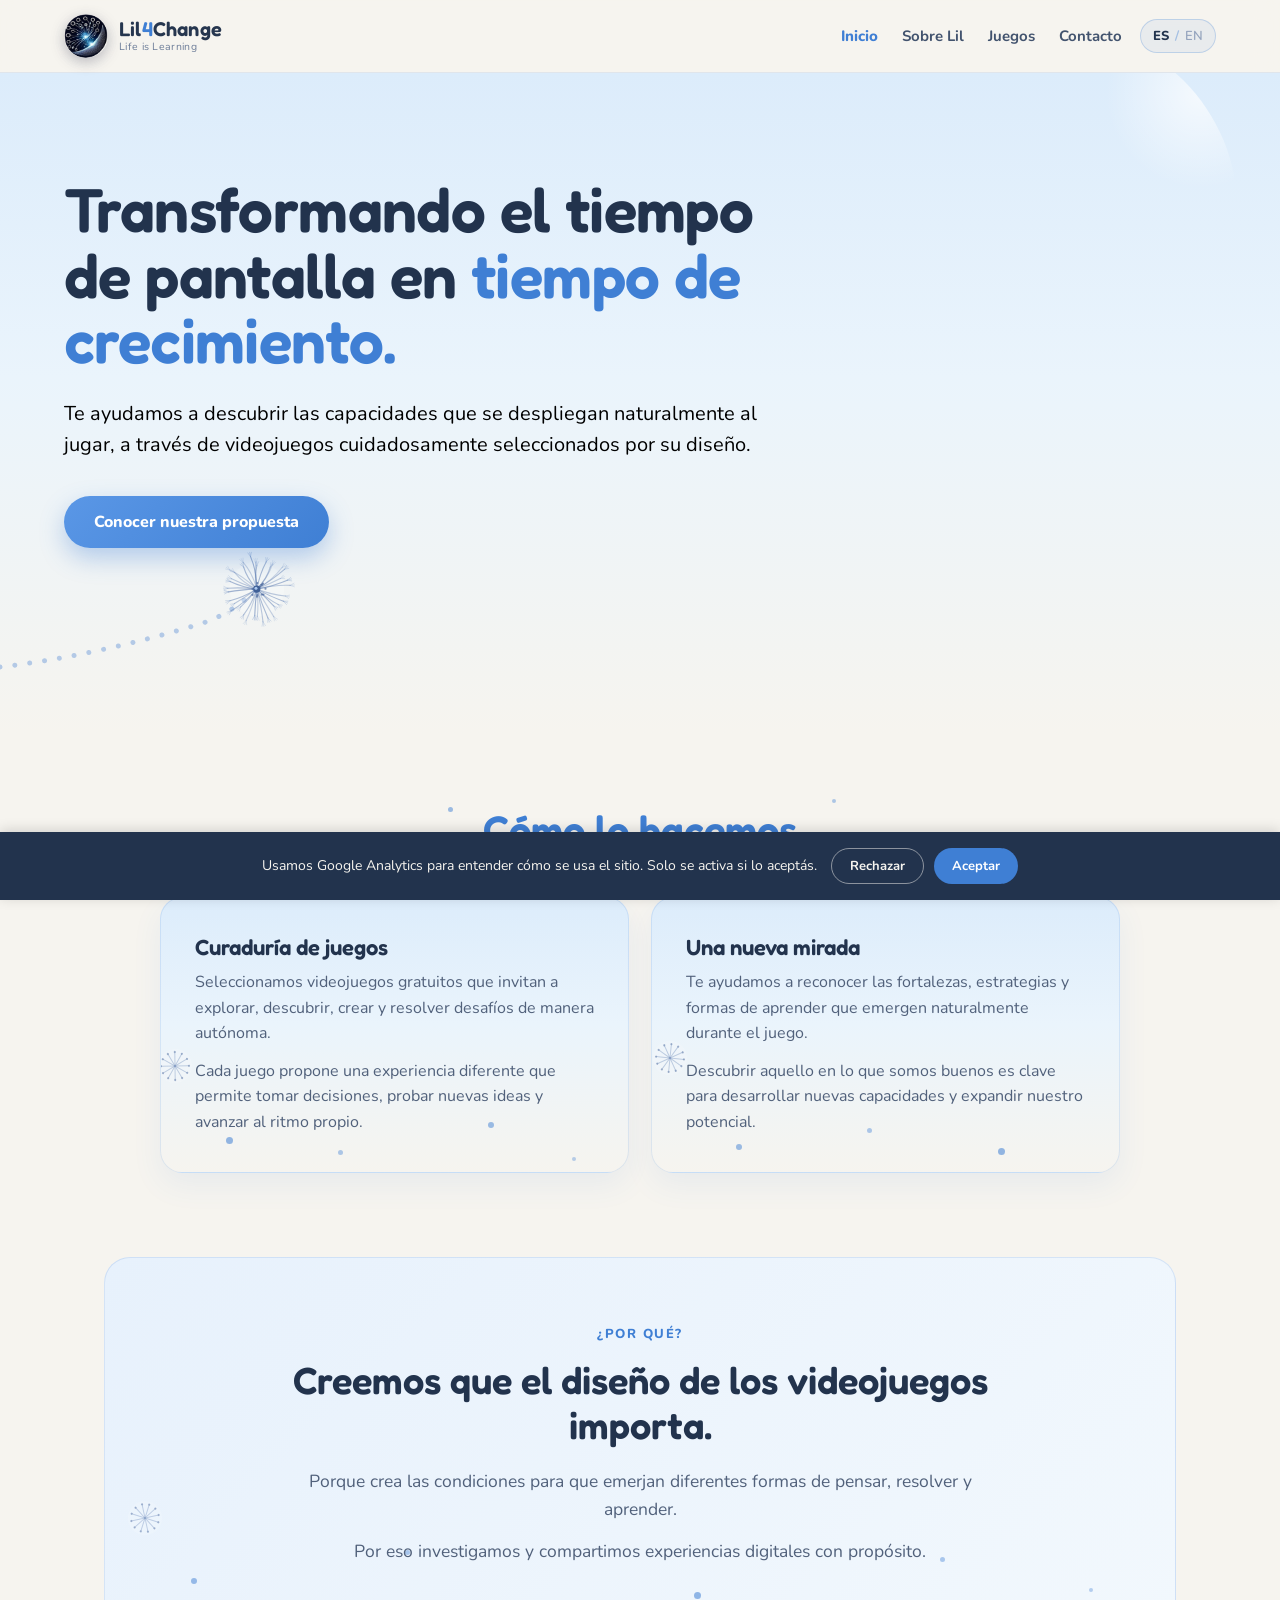
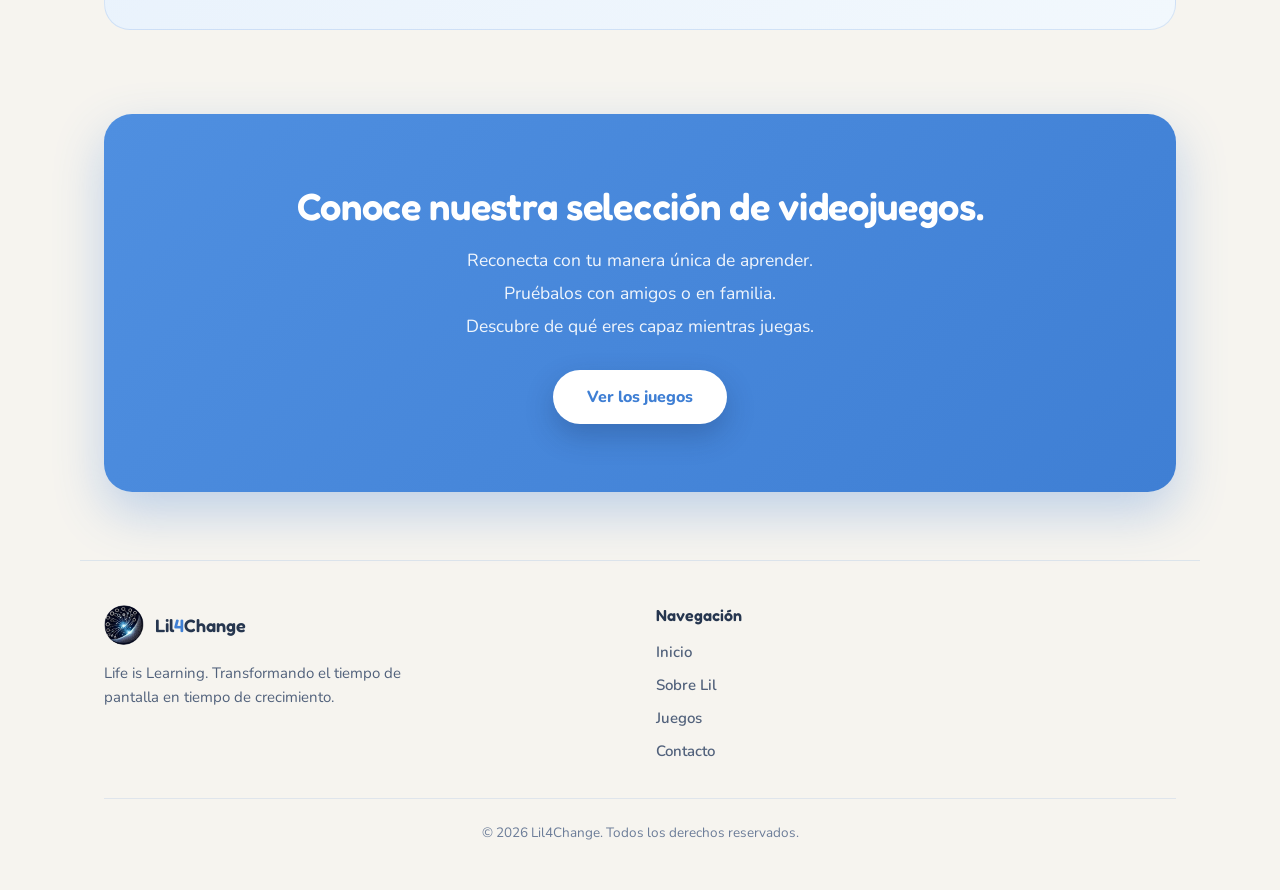
==== commit 047cdd02: "Integrar cartel de cookies con sistema de idioma ES/EN" ====
--- a/index.html
+++ b/index.html
@@ -299,6 +299,7 @@
 <script>
 const DICT = {
   es: {
+    cookieMsg:"Usamos Google Analytics para entender cómo se usa el sitio. Solo se activa si lo aceptás.", cookieReject:"Rechazar", cookieAccept:"Aceptar",
     navHome:"Inicio", navAbout:"Sobre Lil", navGames:"Juegos", navContact:"Contacto", langLabel:"Idioma",
     heroPre:"Transformando el tiempo de pantalla en", heroHighlight:"tiempo de crecimiento.",
     heroDescLines:[
@@ -335,6 +336,7 @@
     metaDescription:"Transformando el tiempo de pantalla en tiempo de crecimiento."
   },
   en: {
+    cookieMsg:"We use Google Analytics to understand how the site is used. It only activates if you accept.", cookieReject:"Decline", cookieAccept:"Accept",
     navHome:"Home", navAbout:"About Lil", navGames:"Games", navContact:"Contact", langLabel:"Language",
     heroPre:"Turning screen time into", heroHighlight:"growth time.",
     heroDescLines:[
@@ -494,8 +496,8 @@
 @media (max-width:480px){#lilCookieBanner{flex-direction:column;text-align:center}}
 </style>
 <div id="lilCookieBanner" role="dialog" aria-label="Aviso de cookies">
-<p>Usamos Google Analytics para entender cómo se usa el sitio. Solo se activa si lo aceptás.</p>
-<div class="lilCookieBtns"><button id="lilCookieReject" type="button">Rechazar</button><button id="lilCookieAccept" type="button">Aceptar</button></div>
+<p data-i18n="cookieMsg">Usamos Google Analytics para entender cómo se usa el sitio. Solo se activa si lo aceptás.</p>
+<div class="lilCookieBtns"><button id="lilCookieReject" type="button" data-i18n="cookieReject">Rechazar</button><button id="lilCookieAccept" type="button" data-i18n="cookieAccept">Aceptar</button></div>
 </div>
 <script>
 (function(){
@@ -533,6 +535,7 @@
 try { localStorage.setItem(KEY, 'rejected'); } catch(e) {}
 document.getElementById('lilCookieBanner').style.display = 'none';
 });
+try { applyLang(getLang()); } catch(e) {}
 })();
 </script>
 <!-- End cookie consent + Google Analytics -->
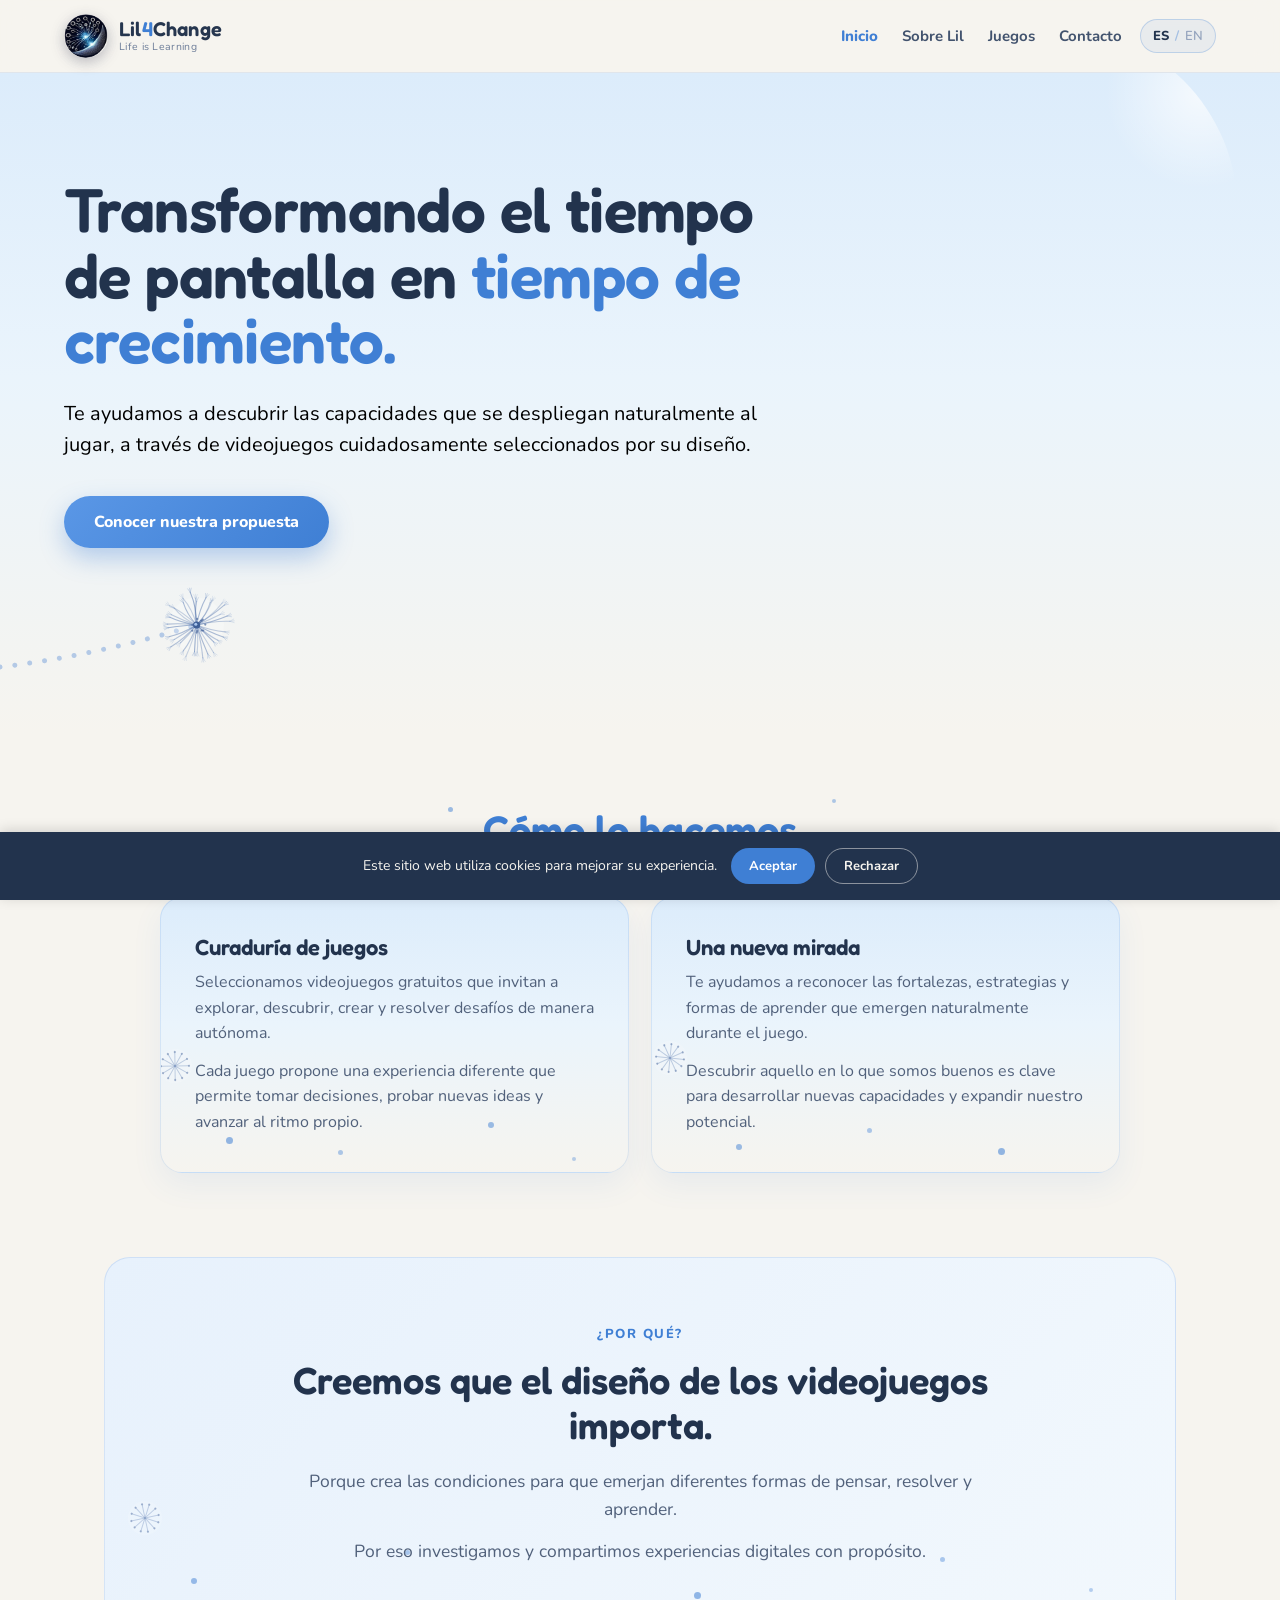
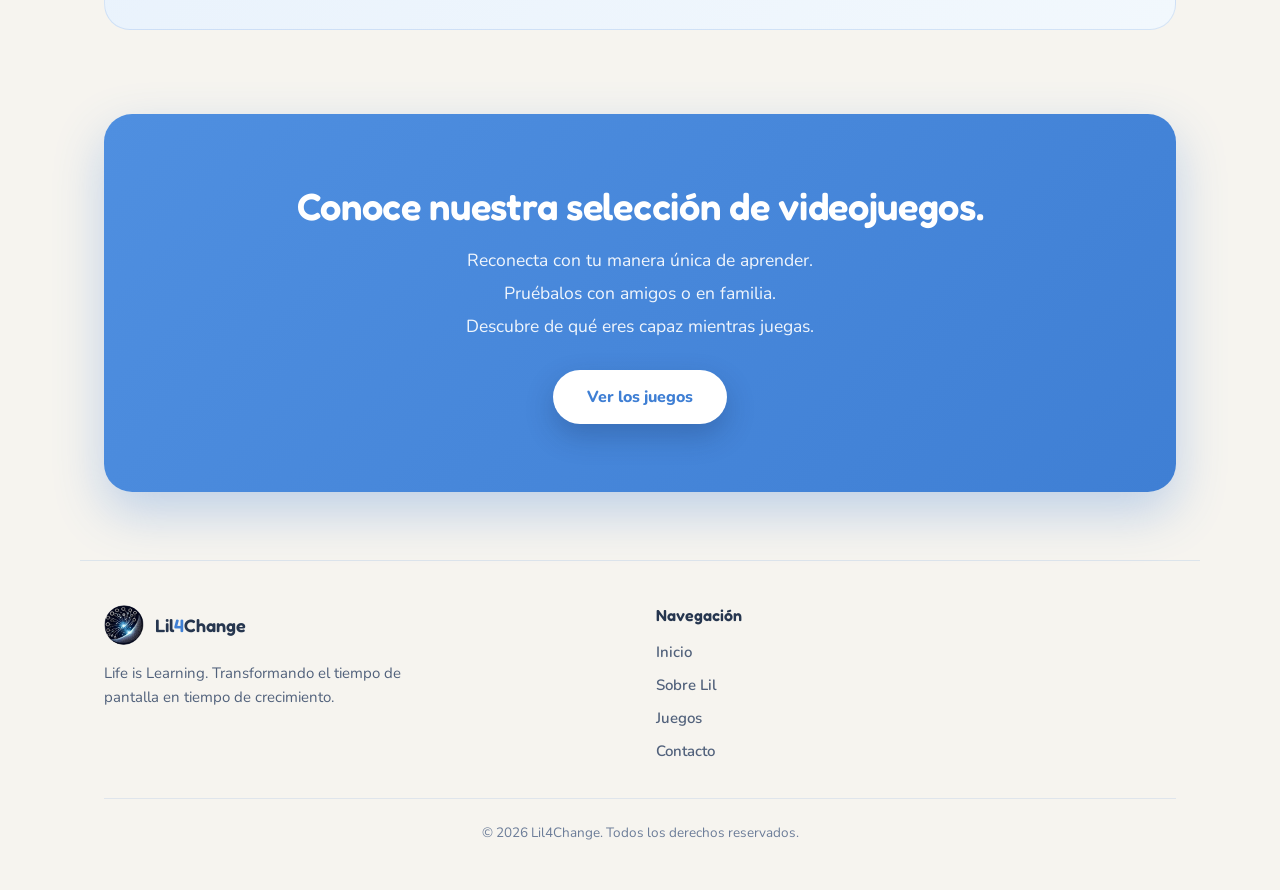
==== commit d6271cf2: "Acortar mensaje de cookies e invertir orden de botones" ====
--- a/index.html
+++ b/index.html
@@ -299,7 +299,7 @@
 <script>
 const DICT = {
   es: {
-    cookieMsg:"Usamos Google Analytics para entender cómo se usa el sitio. Solo se activa si lo aceptás.", cookieReject:"Rechazar", cookieAccept:"Aceptar",
+    cookieMsg:"Este sitio web utiliza cookies para mejorar su experiencia.", cookieReject:"Rechazar", cookieAccept:"Aceptar",
     navHome:"Inicio", navAbout:"Sobre Lil", navGames:"Juegos", navContact:"Contacto", langLabel:"Idioma",
     heroPre:"Transformando el tiempo de pantalla en", heroHighlight:"tiempo de crecimiento.",
     heroDescLines:[
@@ -336,7 +336,7 @@
     metaDescription:"Transformando el tiempo de pantalla en tiempo de crecimiento."
   },
   en: {
-    cookieMsg:"We use Google Analytics to understand how the site is used. It only activates if you accept.", cookieReject:"Decline", cookieAccept:"Accept",
+    cookieMsg:"This website uses cookies to improve your experience.", cookieReject:"Decline", cookieAccept:"Accept",
     navHome:"Home", navAbout:"About Lil", navGames:"Games", navContact:"Contact", langLabel:"Language",
     heroPre:"Turning screen time into", heroHighlight:"growth time.",
     heroDescLines:[
@@ -496,8 +496,8 @@
 @media (max-width:480px){#lilCookieBanner{flex-direction:column;text-align:center}}
 </style>
 <div id="lilCookieBanner" role="dialog" aria-label="Aviso de cookies">
-<p data-i18n="cookieMsg">Usamos Google Analytics para entender cómo se usa el sitio. Solo se activa si lo aceptás.</p>
-<div class="lilCookieBtns"><button id="lilCookieReject" type="button" data-i18n="cookieReject">Rechazar</button><button id="lilCookieAccept" type="button" data-i18n="cookieAccept">Aceptar</button></div>
+<p data-i18n="cookieMsg">Este sitio web utiliza cookies para mejorar su experiencia.</p>
+<div class="lilCookieBtns"><button id="lilCookieAccept" type="button" data-i18n="cookieAccept">Aceptar</button><button id="lilCookieReject" type="button" data-i18n="cookieReject">Rechazar</button></div>
 </div>
 <script>
 (function(){
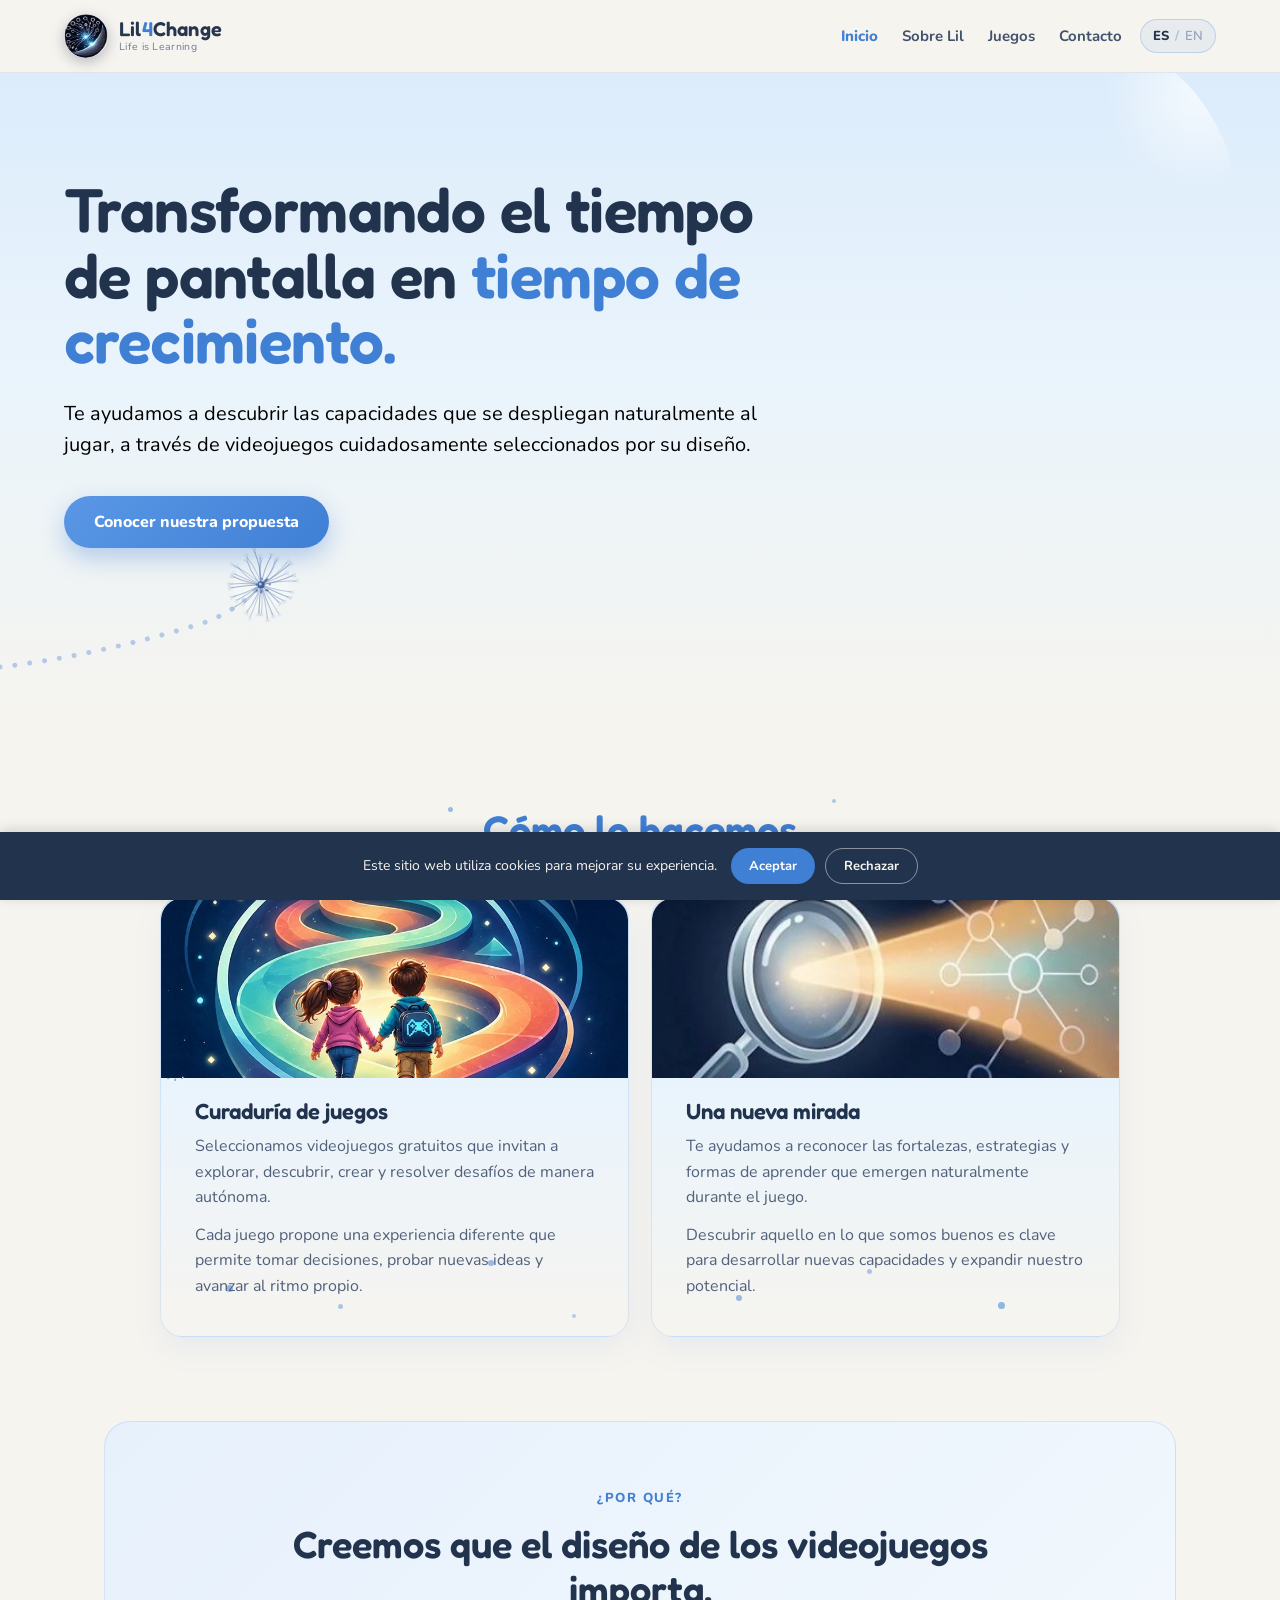
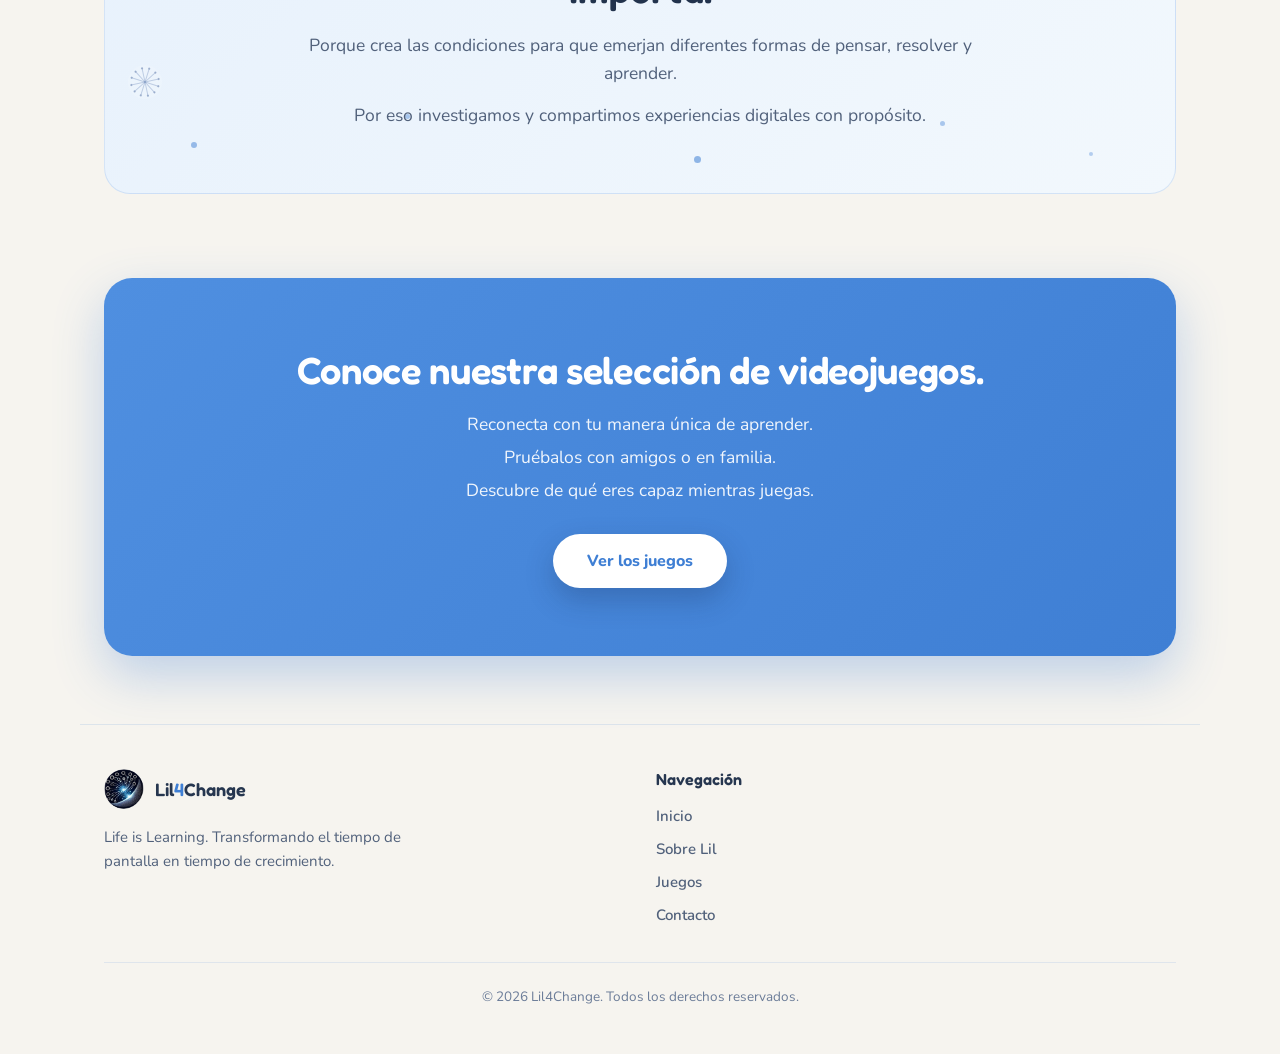
==== commit 6e24727e: "Agregar imágenes a las cards de curaduría y nueva mirada" ====
--- a/index.html
+++ b/index.html
@@ -163,6 +163,7 @@
           <span style="position:absolute;left:88%;bottom:4%;width:4px;height:4px;border-radius:50%;background:rgba(63,127,212,.35);filter:blur(.5px);animation:lilDrift 5.8s ease-in-out 2.4s infinite"></span>
         </div>
         <div style="position:relative;z-index:1">
+          <img src="assets/home/curation.jpg" alt="Dos chicos caminan tomados de la mano por un camino de colores" style="display:block;width:calc(100% + 68px);height:180px;object-fit:cover;margin:-36px -34px 20px -34px;border-radius:22px 22px 0 0">
           <h3 data-i18n="curationTitle" style="font-family:'Fredoka';font-weight:600;font-size:22px;margin:0 0 10px;color:#22334d">Curaduría de juegos</h3>
           <div id="lilCurationParas" style="display:flex;flex-direction:column;gap:12px"></div>
         </div>
@@ -205,6 +206,7 @@
           <span style="position:absolute;left:74%;bottom:6%;width:7px;height:7px;border-radius:50%;background:rgba(63,127,212,.55);filter:blur(.5px);animation:lilDrift 5.4s ease-in-out 2s infinite"></span>
         </div>
         <div style="position:relative;z-index:1">
+          <img src="assets/home/outlook.jpg" alt="Lupa que revela una red de nodos conectados" style="display:block;width:calc(100% + 68px);height:180px;object-fit:cover;margin:-36px -34px 20px -34px;border-radius:22px 22px 0 0">
           <h3 data-i18n="outlookTitle" style="font-family:'Fredoka';font-weight:600;font-size:22px;margin:0 0 10px;color:#22334d">Una nueva mirada</h3>
           <div id="lilOutlookDesc" style="display:flex;flex-direction:column;gap:12px"></div>
         </div>
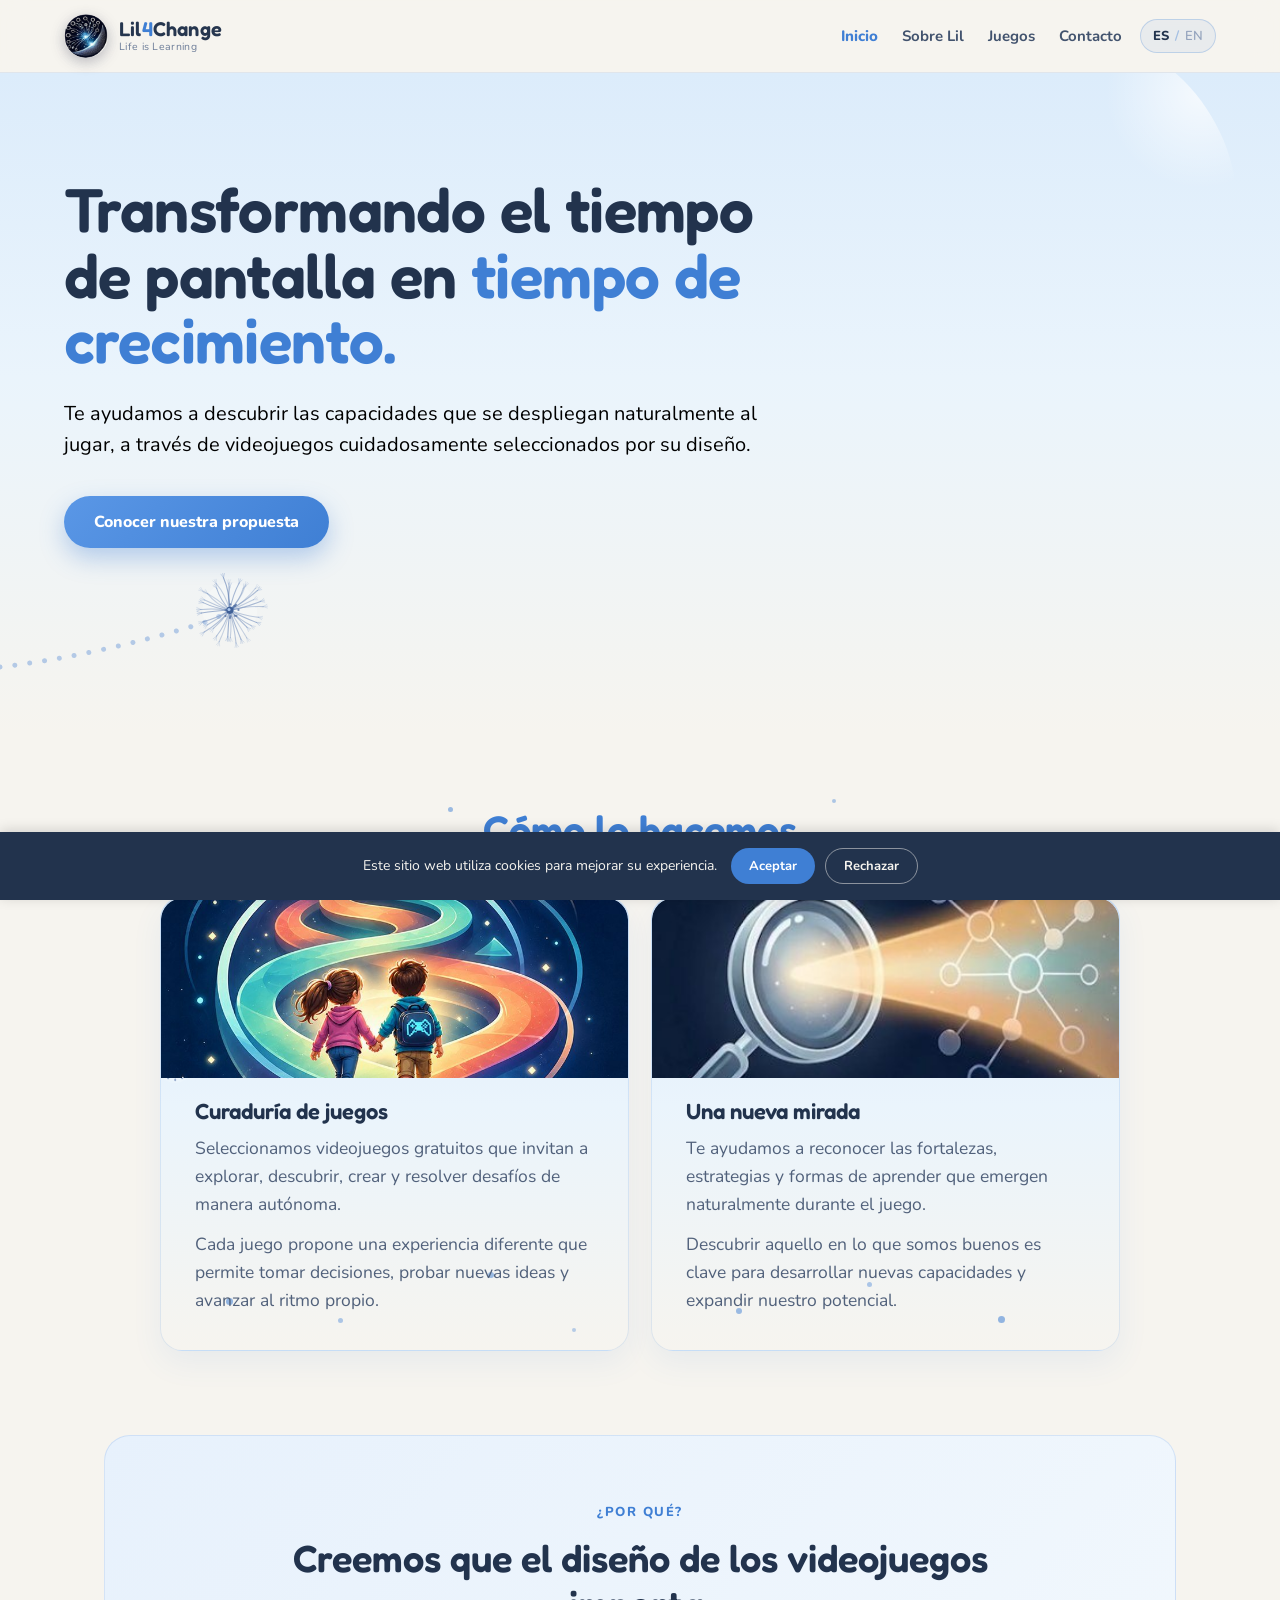
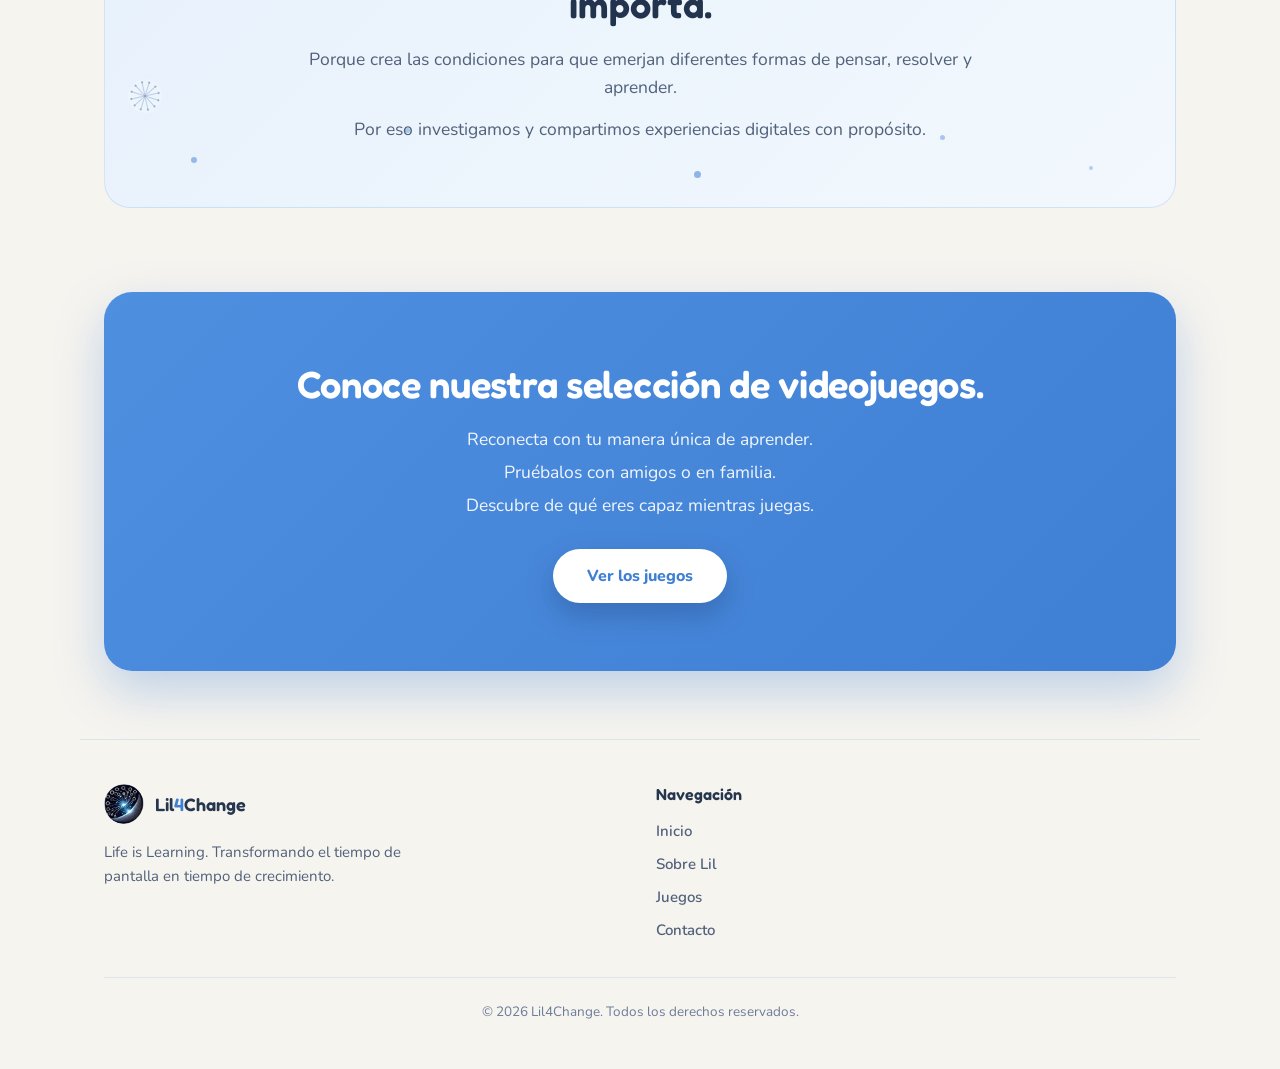
==== commit bc931242: "Unificar tamaño de fuente de textos del home a 17.5px" ====
--- a/index.html
+++ b/index.html
@@ -107,7 +107,7 @@
     <div style="position:relative;z-index:2;max-width:1200px;margin:0 auto;padding:0 24px">
       <div style="max-width:720px;padding:104px 0 116px">
         <h1 style="font-family:'Fredoka',sans-serif;font-weight:600;font-size:clamp(36px,5.6vw,62px);line-height:1.06;margin:0;letter-spacing:-.6px;color:#22334d;animation:lilRise .7s ease-out both"><span data-i18n="heroPre">Transformando el tiempo de pantalla en</span> <span style="color:#3f7fd4" data-i18n="heroHighlight">tiempo de crecimiento.</span></h1>
-        <p id="lilHeroDesc" style="font-size:clamp(17px,2vw,20px);line-height:1.55;color:#000;margin:24px 0 0;max-width:700px;animation:lilRise .7s ease-out .15s both"></p>
+        <p id="lilHeroDesc" style="font-size:clamp(17.5px,2vw,20px);line-height:1.55;color:#000;margin:24px 0 0;max-width:700px;animation:lilRise .7s ease-out .15s both"></p>
         <div style="display:flex;flex-wrap:wrap;gap:14px;margin-top:36px;animation:lilRise .7s ease-out .3s both">
           <a href="#como-lo-hacemos" class="lil-cta-primary" data-i18n="heroCta" style="background:linear-gradient(135deg,#5a97e6,#3f7fd4);color:#fff;text-decoration:none;font-weight:800;font-size:16px;padding:15px 30px;border-radius:999px;box-shadow:0 10px 24px rgba(63,127,212,.35)">Conocer nuestra propuesta</a>
         </div>
@@ -389,8 +389,8 @@
     if (t[k] != null) el.textContent = t[k];
   });
   document.getElementById('lilHeroDesc').innerHTML = t.heroDescLines.map(l=>`<span style="display:block">${esc(l)}</span>`).join('');
-  document.getElementById('lilCurationParas').innerHTML = t.curationParas.map(p=>`<p style="font-size:16px;line-height:1.6;color:#51617b;margin:0">${esc(p)}</p>`).join('');
-  document.getElementById('lilOutlookDesc').innerHTML = t.outlookDesc.map(p=>`<p style="font-size:16px;line-height:1.6;color:#51617b;margin:0">${esc(p)}</p>`).join('');
+  document.getElementById('lilCurationParas').innerHTML = t.curationParas.map(p=>`<p style="font-size:17.5px;line-height:1.6;color:#51617b;margin:0">${esc(p)}</p>`).join('');
+  document.getElementById('lilOutlookDesc').innerHTML = t.outlookDesc.map(p=>`<p style="font-size:17.5px;line-height:1.6;color:#51617b;margin:0">${esc(p)}</p>`).join('');
   document.getElementById('lilWhyParas').innerHTML = t.whyParas.map(p=>`<p style="font-size:17.5px;line-height:1.6;color:#51617b;margin:0">${esc(p)}</p>`).join('');
   document.getElementById('lilFinalTitle').innerHTML = t.finalTitleLines.map(l=>`<span style="display:block;margin:0 0 6px">${esc(l)}</span>`).join('');
   document.getElementById('lilFinalSub').innerHTML = t.finalSub.map(l=>`<p style="font-size:17.5px;color:rgba(255,255,255,.92);margin:0 0 5px;line-height:1.6">${esc(l)}</p>`).join('');
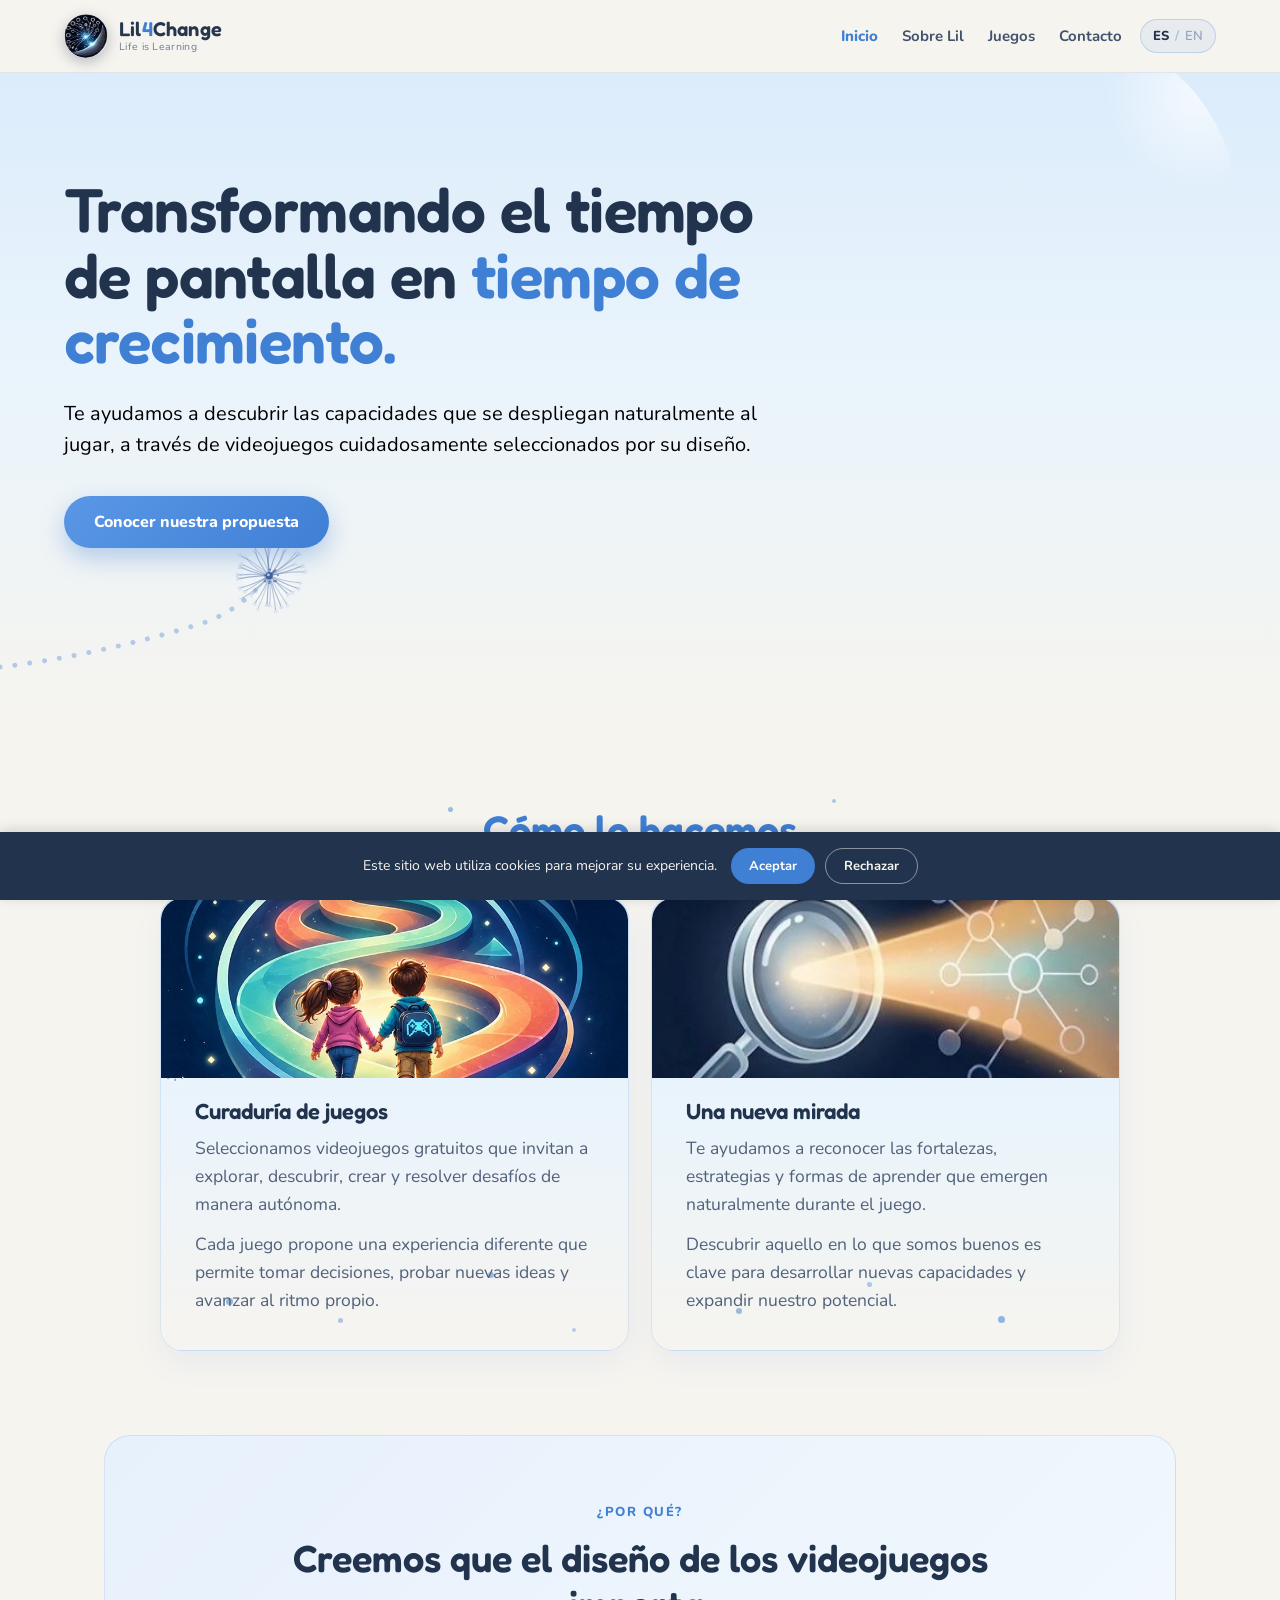
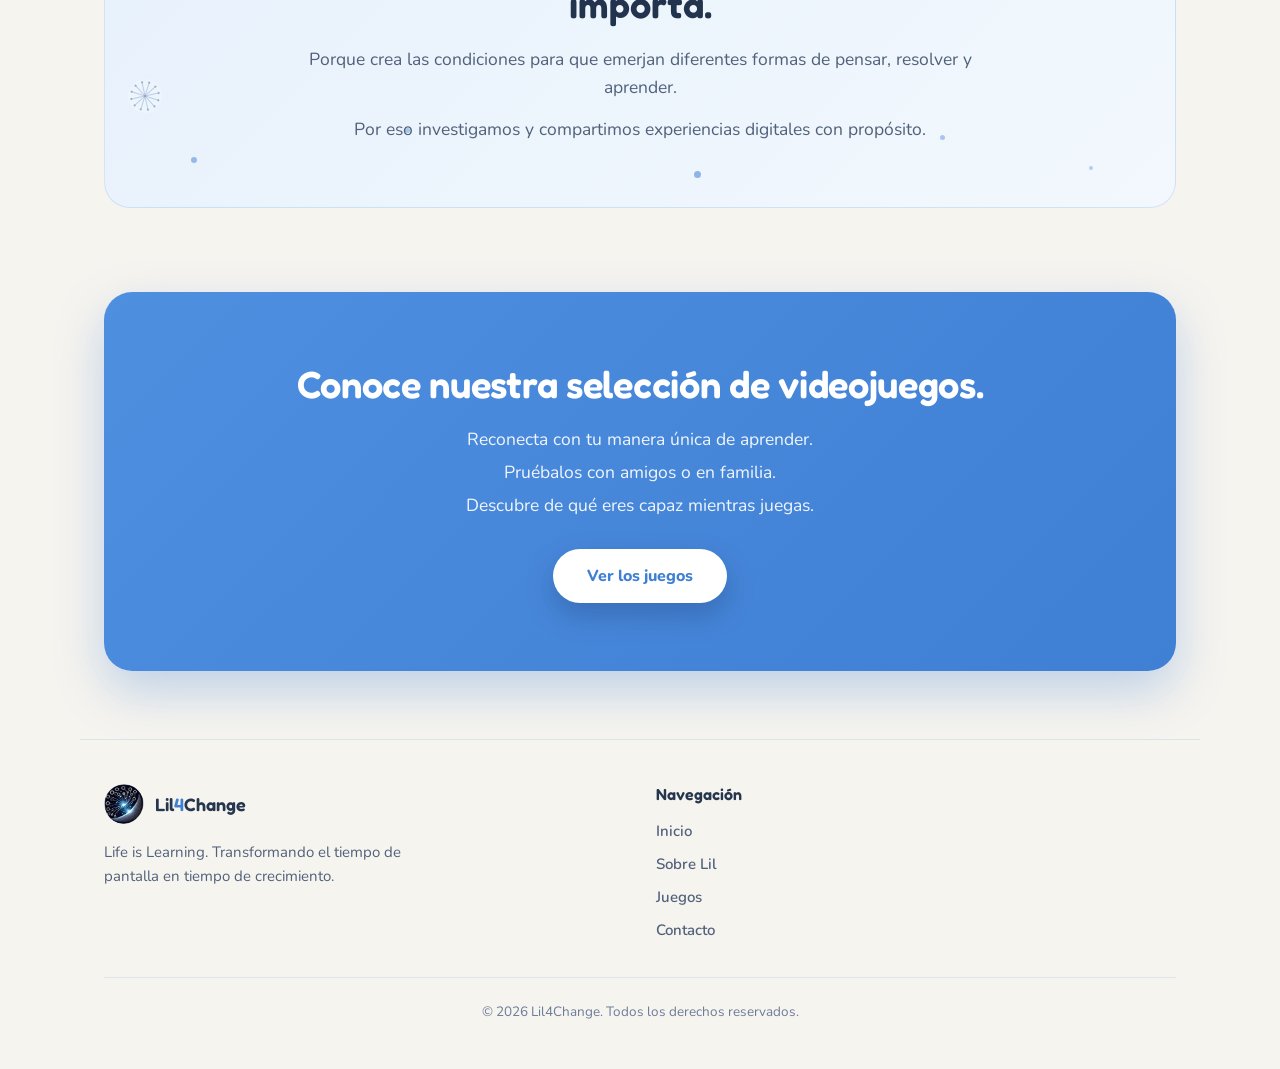
==== commit bc16ef98: "Precargar fuentes para evitar salto visual al cargar" ====
--- a/index.html
+++ b/index.html
@@ -12,6 +12,8 @@
 <meta name="twitter:title" id="lilTwTitle" content="Lil4Change — Life is Learning">
 <meta name="twitter:description" id="lilTwDesc" content="Transformando el tiempo de pantalla en tiempo de crecimiento.">
 <link rel="icon" href="assets/lil-logo7.png">
+<link rel="preload" href="assets/fonts/fredoka.woff2" as="font" type="font/woff2" crossorigin>
+<link rel="preload" href="assets/fonts/nunito-normal.woff2" as="font" type="font/woff2" crossorigin>
 <style>
 @font-face{font-family:'Fredoka';font-style:normal;font-weight:400 700;font-display:swap;src:url('assets/fonts/fredoka.woff2') format('woff2');}
 @font-face{font-family:'Nunito';font-style:normal;font-weight:400 800;font-display:swap;src:url('assets/fonts/nunito-normal.woff2') format('woff2');}
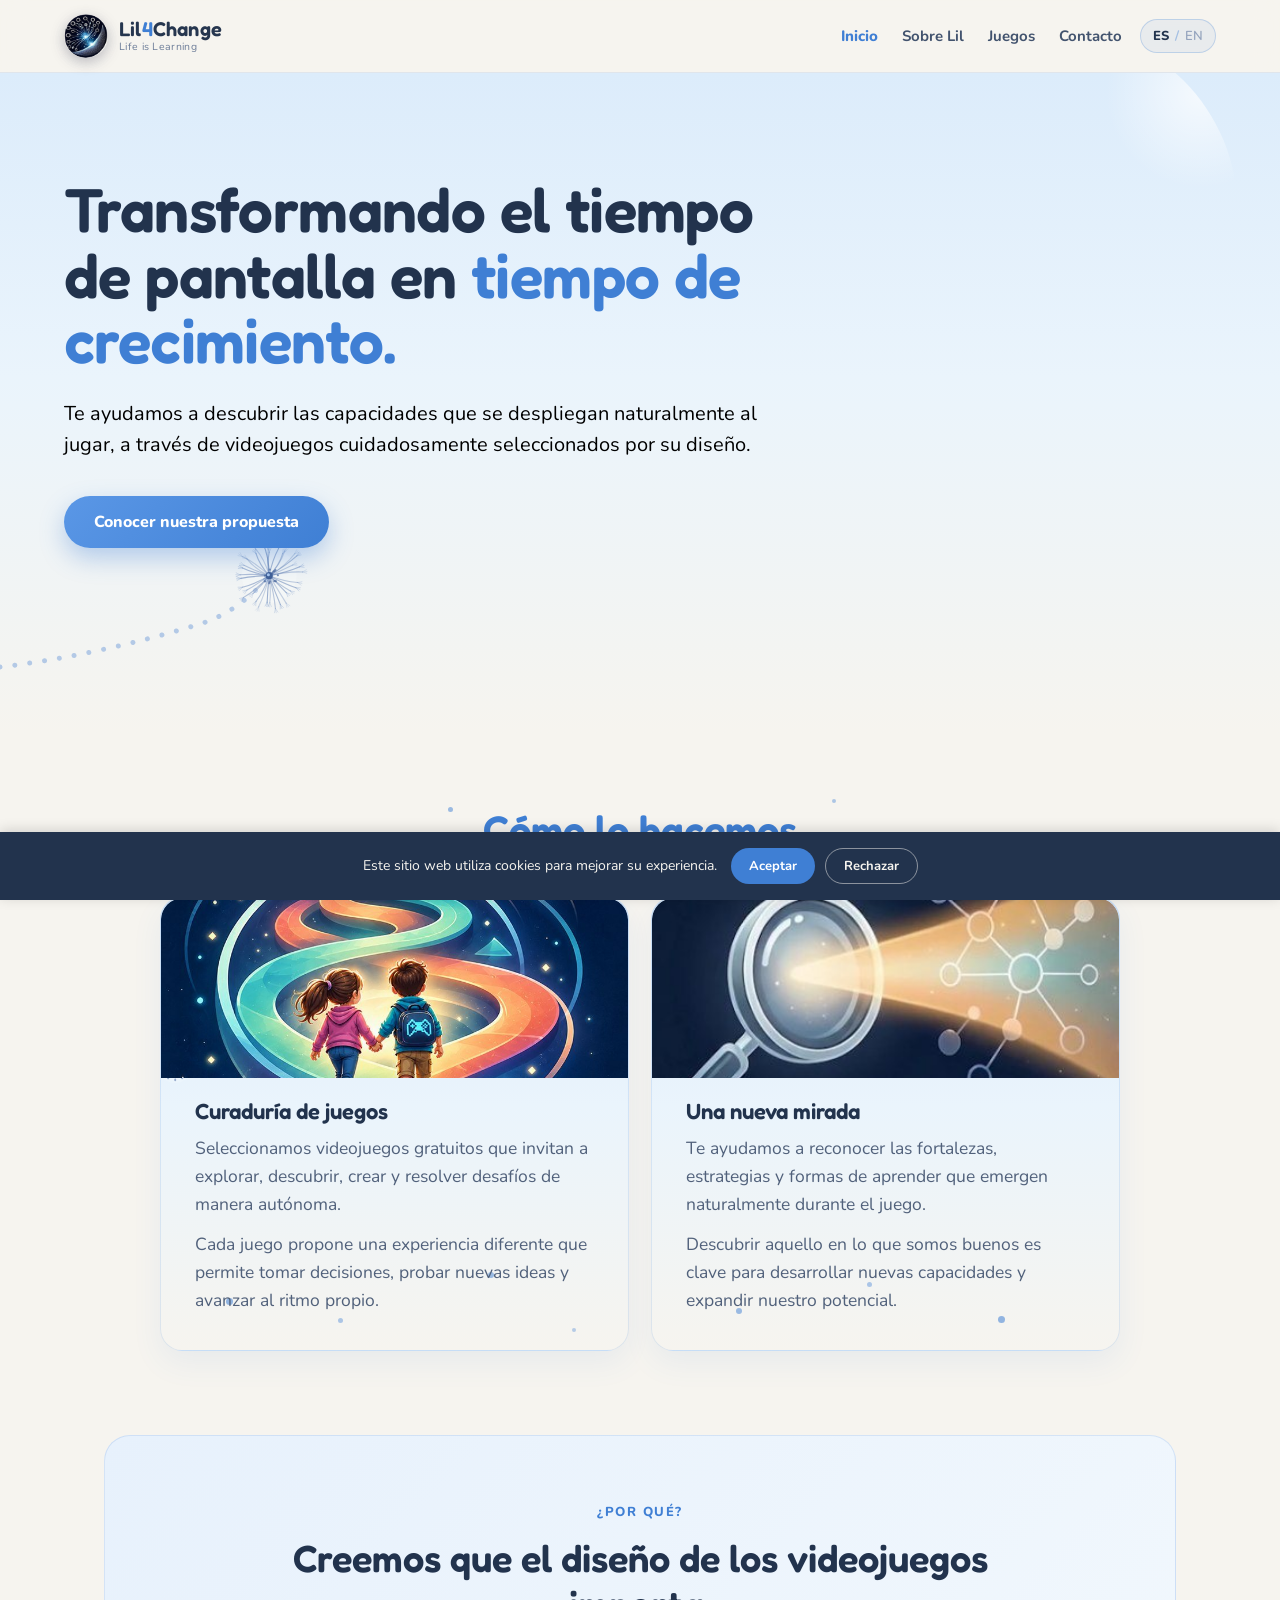
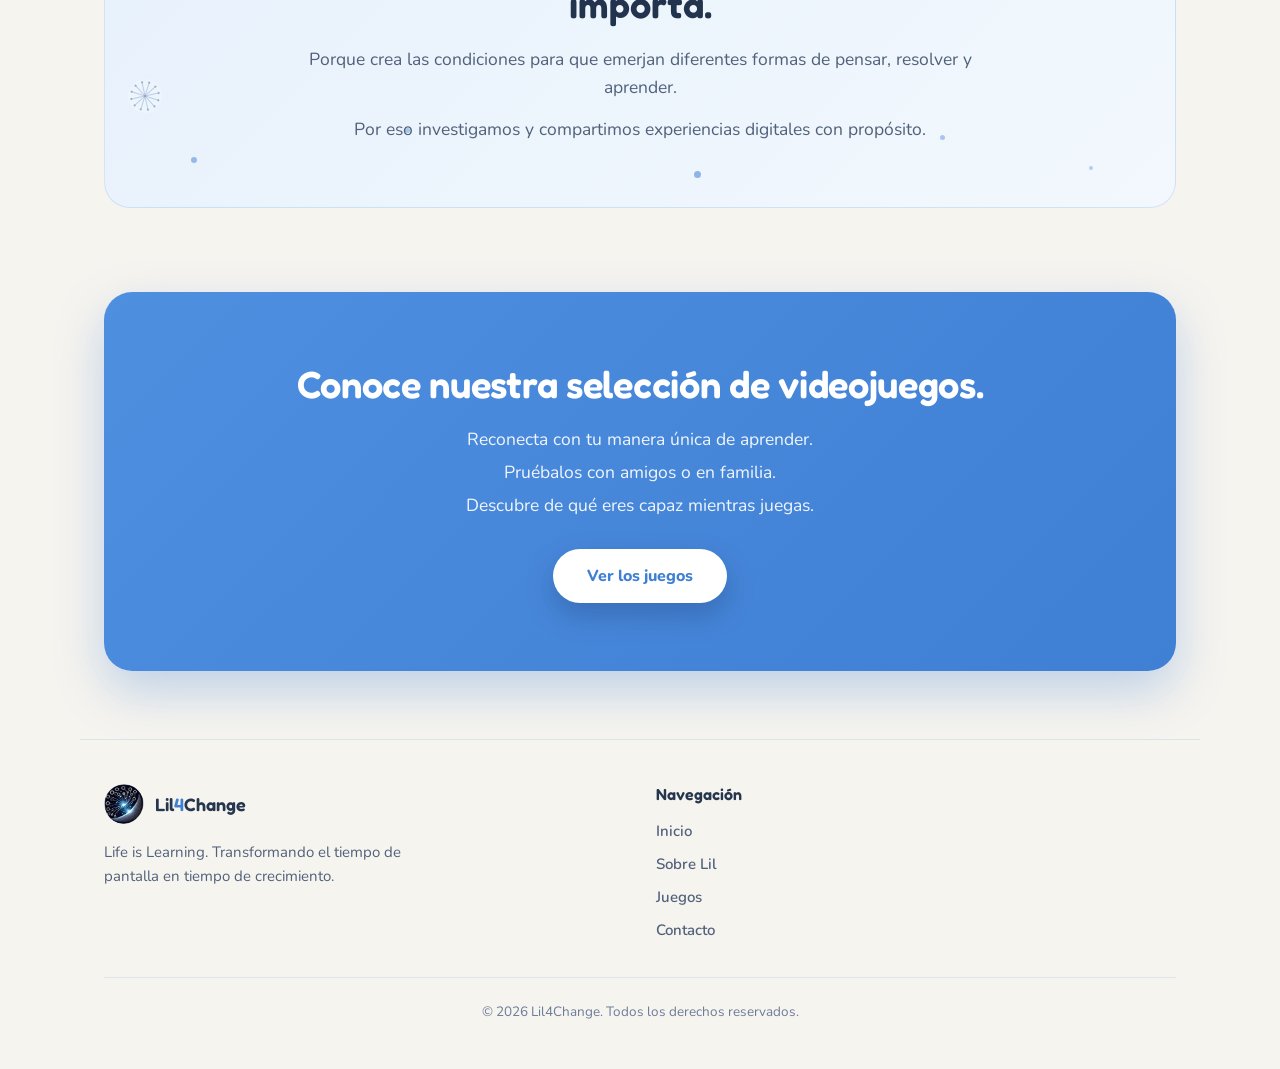
==== commit f8cae647: "Evitar salto visual de fuentes con font metric overrides" ====
--- a/index.html
+++ b/index.html
@@ -18,11 +18,13 @@
 @font-face{font-family:'Fredoka';font-style:normal;font-weight:400 700;font-display:swap;src:url('assets/fonts/fredoka.woff2') format('woff2');}
 @font-face{font-family:'Nunito';font-style:normal;font-weight:400 800;font-display:swap;src:url('assets/fonts/nunito-normal.woff2') format('woff2');}
 @font-face{font-family:'Nunito';font-style:italic;font-weight:400;font-display:swap;src:url('assets/fonts/nunito-italic.woff2') format('woff2');}
+@font-face{font-family:'Fredoka Fallback';src:local('Arial'),local('Liberation Sans'),local('Arimo');ascent-override:97.4%;descent-override:23.6%;line-gap-override:0%;size-adjust:119.34%;}
+@font-face{font-family:'Nunito Fallback';src:local('Arial'),local('Liberation Sans'),local('Arimo');ascent-override:101.1%;descent-override:35.3%;line-gap-override:0%;size-adjust:126.96%;}
 </style>
 <style>
   *{box-sizing:border-box}
   html{scroll-behavior:smooth}
-  body{margin:0;font-family:"Nunito",system-ui,sans-serif;background:#f6f4ef;color:#2b3a53;-webkit-font-smoothing:antialiased}
+  body{margin:0;font-family:"Nunito","Nunito Fallback",system-ui,sans-serif;background:#f6f4ef;color:#2b3a53;-webkit-font-smoothing:antialiased}
   a{color:inherit}
   a,button{touch-action:manipulation}
   @keyframes lilDraw{from{stroke-dashoffset:1}to{stroke-dashoffset:0}}
@@ -50,7 +52,7 @@
       <a href="index.html" style="display:flex;align-items:center;gap:11px;text-decoration:none;color:inherit;margin-right:auto">
         <img src="assets/lil-logo7.png" alt="Lil4Change" style="width:44px;height:44px;border-radius:50%;box-shadow:0 4px 14px rgba(20,32,64,.28)">
         <span style="display:flex;flex-direction:column;line-height:1">
-          <span style="font-family:'Fredoka',sans-serif;font-weight:600;font-size:20px;letter-spacing:.2px;color:#26364f">Lil<span style="color:#3f7fd4">4</span>Change</span>
+          <span style="font-family:'Fredoka','Fredoka Fallback',sans-serif;font-weight:600;font-size:20px;letter-spacing:.2px;color:#26364f">Lil<span style="color:#3f7fd4">4</span>Change</span>
           <span class="lil-tagline" style="font-size:10.5px;color:#6b7c98;margin-top:3px;letter-spacing:.3px">Life is Learning</span>
         </span>
       </a>
@@ -64,7 +66,7 @@
         <svg id="lilIconOpen" width="20" height="20" viewBox="0 0 20 20" fill="none" stroke="#3f7fd4" stroke-width="2" stroke-linecap="round"><line x1="3" y1="6" x2="17" y2="6"></line><line x1="3" y1="10" x2="17" y2="10"></line><line x1="3" y1="14" x2="17" y2="14"></line></svg>
         <svg id="lilIconClose" width="20" height="20" viewBox="0 0 20 20" fill="none" stroke="#3f7fd4" stroke-width="2" stroke-linecap="round" style="display:none"><line x1="4" y1="4" x2="16" y2="16"></line><line x1="16" y1="4" x2="4" y2="16"></line></svg>
       </button>
-      <button onclick="toggleLang()" aria-label="Toggle language" class="lil-desktoponly" style="display:flex;align-items:center;gap:6px;background:rgba(63,127,212,.08);border:1px solid rgba(63,127,212,.25);color:#3f7fd4;font-family:'Nunito';font-weight:700;font-size:13px;padding:7px 12px;border-radius:999px;cursor:pointer">
+      <button onclick="toggleLang()" aria-label="Toggle language" class="lil-desktoponly" style="display:flex;align-items:center;gap:6px;background:rgba(63,127,212,.08);border:1px solid rgba(63,127,212,.25);color:#3f7fd4;font-family:'Nunito','Nunito Fallback',system-ui,sans-serif;font-weight:700;font-size:13px;padding:7px 12px;border-radius:999px;cursor:pointer">
         <span id="lilEsA">ES</span><span style="opacity:.4">/</span><span id="lilEnA">EN</span>
       </button>
     </nav>
@@ -75,7 +77,7 @@
       <a href="contact.html" onclick="closeMenu()" data-i18n="navContact" style="color:#2b3a53;text-decoration:none;font-weight:700;font-size:17px;padding:13px 4px;border-top:1px solid rgba(63,127,212,.1)">Contacto</a>
       <div style="display:flex;align-items:center;gap:12px;padding:14px 4px 6px;border-top:1px solid rgba(63,127,212,.1)">
         <span data-i18n="langLabel" style="font-size:14px;font-weight:700;color:#6b7c98">Idioma</span>
-        <button onclick="toggleLang()" aria-label="Toggle language" style="display:flex;align-items:center;gap:6px;background:rgba(63,127,212,.08);border:1px solid rgba(63,127,212,.25);color:#3f7fd4;font-family:'Nunito';font-weight:700;font-size:14px;padding:8px 14px;border-radius:999px;cursor:pointer"><span id="lilEsB">ES</span><span style="opacity:.4">/</span><span id="lilEnB">EN</span></button>
+        <button onclick="toggleLang()" aria-label="Toggle language" style="display:flex;align-items:center;gap:6px;background:rgba(63,127,212,.08);border:1px solid rgba(63,127,212,.25);color:#3f7fd4;font-family:'Nunito','Nunito Fallback',system-ui,sans-serif;font-weight:700;font-size:14px;padding:8px 14px;border-radius:999px;cursor:pointer"><span id="lilEsB">ES</span><span style="opacity:.4">/</span><span id="lilEnB">EN</span></button>
       </div>
     </div>
   </header>
@@ -108,7 +110,7 @@
 
     <div style="position:relative;z-index:2;max-width:1200px;margin:0 auto;padding:0 24px">
       <div style="max-width:720px;padding:104px 0 116px">
-        <h1 style="font-family:'Fredoka',sans-serif;font-weight:600;font-size:clamp(36px,5.6vw,62px);line-height:1.06;margin:0;letter-spacing:-.6px;color:#22334d;animation:lilRise .7s ease-out both"><span data-i18n="heroPre">Transformando el tiempo de pantalla en</span> <span style="color:#3f7fd4" data-i18n="heroHighlight">tiempo de crecimiento.</span></h1>
+        <h1 style="font-family:'Fredoka','Fredoka Fallback',sans-serif;font-weight:600;font-size:clamp(36px,5.6vw,62px);line-height:1.06;margin:0;letter-spacing:-.6px;color:#22334d;animation:lilRise .7s ease-out both"><span data-i18n="heroPre">Transformando el tiempo de pantalla en</span> <span style="color:#3f7fd4" data-i18n="heroHighlight">tiempo de crecimiento.</span></h1>
         <p id="lilHeroDesc" style="font-size:clamp(17.5px,2vw,20px);line-height:1.55;color:#000;margin:24px 0 0;max-width:700px;animation:lilRise .7s ease-out .15s both"></p>
         <div style="display:flex;flex-wrap:wrap;gap:14px;margin-top:36px;animation:lilRise .7s ease-out .3s both">
           <a href="#como-lo-hacemos" class="lil-cta-primary" data-i18n="heroCta" style="background:linear-gradient(135deg,#5a97e6,#3f7fd4);color:#fff;text-decoration:none;font-weight:800;font-size:16px;padding:15px 30px;border-radius:999px;box-shadow:0 10px 24px rgba(63,127,212,.35)">Conocer nuestra propuesta</a>
@@ -123,7 +125,7 @@
       <span style="position:absolute;left:20%;top:2px;width:5px;height:5px;border-radius:50%;background:rgba(63,127,212,.5);filter:blur(.5px);animation:lilDrift 6.4s ease-in-out .6s infinite;pointer-events:none"></span>
       <span style="position:absolute;left:80%;top:-6px;width:4px;height:4px;border-radius:50%;background:rgba(63,127,212,.4);filter:blur(.5px);animation:lilDrift 5.6s ease-in-out 1.8s infinite;pointer-events:none"></span>
       <span style="position:absolute;left:62%;bottom:-8px;width:4px;height:4px;border-radius:50%;background:rgba(63,127,212,.35);filter:blur(.5px);animation:lilDrift 7s ease-in-out 2.6s infinite;pointer-events:none"></span>
-      <h2 data-i18n="howTitle" class="lil-reveal" style="position:relative;font-family:'Fredoka';font-weight:600;font-size:clamp(28px,4vw,40px);margin:0;color:#3f7fd4">Cómo lo hacemos</h2>
+      <h2 data-i18n="howTitle" class="lil-reveal" style="position:relative;font-family:'Fredoka','Fredoka Fallback',sans-serif;font-weight:600;font-size:clamp(28px,4vw,40px);margin:0;color:#3f7fd4">Cómo lo hacemos</h2>
     </div>
     <div style="display:grid;grid-template-columns:1fr 1fr;gap:22px;max-width:960px;margin:0 auto" class="lil-howgrid">
       <div style="position:relative;overflow:hidden;background:linear-gradient(180deg,#dcecfb 0%,#eaf4fc 46%,#f6f4ef 100%);border:1px solid rgba(63,127,212,.14);border-radius:22px;padding:36px 34px;box-shadow:0 12px 30px rgba(63,127,212,.08)">
@@ -166,7 +168,7 @@
         </div>
         <div style="position:relative;z-index:1">
           <img src="assets/home/curation.jpg" alt="Dos chicos caminan tomados de la mano por un camino de colores" style="display:block;width:calc(100% + 68px);height:180px;object-fit:cover;margin:-36px -34px 20px -34px;border-radius:22px 22px 0 0">
-          <h3 data-i18n="curationTitle" style="font-family:'Fredoka';font-weight:600;font-size:22px;margin:0 0 10px;color:#22334d">Curaduría de juegos</h3>
+          <h3 data-i18n="curationTitle" style="font-family:'Fredoka','Fredoka Fallback',sans-serif;font-weight:600;font-size:22px;margin:0 0 10px;color:#22334d">Curaduría de juegos</h3>
           <div id="lilCurationParas" style="display:flex;flex-direction:column;gap:12px"></div>
         </div>
       </div>
@@ -209,7 +211,7 @@
         </div>
         <div style="position:relative;z-index:1">
           <img src="assets/home/outlook.jpg" alt="Lupa que revela una red de nodos conectados" style="display:block;width:calc(100% + 68px);height:180px;object-fit:cover;margin:-36px -34px 20px -34px;border-radius:22px 22px 0 0">
-          <h3 data-i18n="outlookTitle" style="font-family:'Fredoka';font-weight:600;font-size:22px;margin:0 0 10px;color:#22334d">Una nueva mirada</h3>
+          <h3 data-i18n="outlookTitle" style="font-family:'Fredoka','Fredoka Fallback',sans-serif;font-weight:600;font-size:22px;margin:0 0 10px;color:#22334d">Una nueva mirada</h3>
           <div id="lilOutlookDesc" style="display:flex;flex-direction:column;gap:12px"></div>
         </div>
       </div>
@@ -259,7 +261,7 @@
       </div>
       <div style="position:relative;z-index:1;max-width:720px;margin:0 auto">
         <span data-i18n="whyTag" style="display:inline-block;color:#3f7fd4;font-weight:800;font-size:13px;letter-spacing:1.5px;text-transform:uppercase">¿Por qué?</span>
-        <h2 data-i18n="whyTitle" style="font-family:'Fredoka';font-weight:600;font-size:clamp(26px,4vw,38px);margin:14px 0 0;color:#22334d;line-height:1.2">Creemos que el diseño de los videojuegos importa.</h2>
+        <h2 data-i18n="whyTitle" style="font-family:'Fredoka','Fredoka Fallback',sans-serif;font-weight:600;font-size:clamp(26px,4vw,38px);margin:14px 0 0;color:#22334d;line-height:1.2">Creemos que el diseño de los videojuegos importa.</h2>
         <div id="lilWhyParas" style="display:flex;flex-direction:column;gap:14px;margin-top:18px"></div>
       </div>
     </div>
@@ -268,7 +270,7 @@
   <!-- ACCIÓN FINAL -->
   <section style="max-width:1120px;margin:0 auto;padding:20px 24px 24px">
     <div style="position:relative;overflow:hidden;background:linear-gradient(135deg,#4f8fe0,#3f7fd4);border-radius:28px;padding:clamp(40px,6vw,68px);text-align:center;box-shadow:0 20px 50px rgba(63,127,212,.3)">
-      <h2 id="lilFinalTitle" style="font-family:'Fredoka';font-weight:600;font-size:clamp(26px,4vw,38px);margin:0 auto;color:#fff;letter-spacing:-.3px;max-width:760px;line-height:1.28"></h2>
+      <h2 id="lilFinalTitle" style="font-family:'Fredoka','Fredoka Fallback',sans-serif;font-weight:600;font-size:clamp(26px,4vw,38px);margin:0 auto;color:#fff;letter-spacing:-.3px;max-width:760px;line-height:1.28"></h2>
       <div id="lilFinalSub" style="margin:16px auto 0;max-width:820px"></div>
       <div style="display:flex;justify-content:center;margin-top:30px">
         <a href="games.html" class="lil-cta-primary" data-i18n="finalBtn" style="background:#fff;color:#3f7fd4;text-decoration:none;font-weight:800;font-size:16px;padding:16px 34px;border-radius:999px;box-shadow:0 12px 28px rgba(20,40,80,.25)">Ver los juegos</a>
@@ -282,12 +284,12 @@
       <div>
         <a href="index.html" style="display:flex;align-items:center;gap:11px;text-decoration:none;color:inherit;margin-bottom:16px">
           <img src="assets/lil-logo7.png" alt="Lil4Change" style="width:40px;height:40px;border-radius:50%">
-          <span style="font-family:'Fredoka';font-weight:600;font-size:18px;color:#26364f">Lil<span style="color:#3f7fd4">4</span>Change</span>
+          <span style="font-family:'Fredoka','Fredoka Fallback',sans-serif;font-weight:600;font-size:18px;color:#26364f">Lil<span style="color:#3f7fd4">4</span>Change</span>
         </a>
         <p data-i18n="footerDesc" style="font-size:15px;line-height:1.6;color:#51617b;margin:0;max-width:320px"></p>
       </div>
       <div>
-        <h5 data-i18n="footerNavTitle" style="font-family:'Fredoka';font-weight:600;font-size:16px;color:#26364f;margin:0 0 16px">Navegación</h5>
+        <h5 data-i18n="footerNavTitle" style="font-family:'Fredoka','Fredoka Fallback',sans-serif;font-weight:600;font-size:16px;color:#26364f;margin:0 0 16px">Navegación</h5>
         <ul style="list-style:none;padding:0;margin:0;display:flex;flex-direction:column;gap:11px">
           <li><a href="index.html" data-i18n="navHome" style="color:#51617b;text-decoration:none;font-weight:600;font-size:15px">Inicio</a></li>
           <li><a href="about.html" data-i18n="navAbout" style="color:#51617b;text-decoration:none;font-weight:600;font-size:15px">Sobre Lil</a></li>
@@ -491,10 +493,10 @@
 <!-- Cloudflare Web Analytics --><script type='module' src='https://static.cloudflareinsights.com/beacon.min.js' data-cf-beacon='{"token": "9a4043b0ff1a4733b459c253d428bbf3"}'></script><!-- End Cloudflare Web Analytics -->
 <!-- Cookie consent + Google Analytics -->
 <style>
-#lilCookieBanner{position:fixed;left:0;right:0;bottom:0;z-index:9999;background:#22334d;color:#f6f4ef;padding:16px 20px;display:none;flex-wrap:wrap;align-items:center;justify-content:center;gap:14px;font-family:"Nunito",system-ui,sans-serif;font-size:14px;box-shadow:0 -2px 12px rgba(0,0,0,.15)}
+#lilCookieBanner{position:fixed;left:0;right:0;bottom:0;z-index:9999;background:#22334d;color:#f6f4ef;padding:16px 20px;display:none;flex-wrap:wrap;align-items:center;justify-content:center;gap:14px;font-family:"Nunito","Nunito Fallback",system-ui,sans-serif;font-size:14px;box-shadow:0 -2px 12px rgba(0,0,0,.15)}
 #lilCookieBanner p{margin:0;max-width:560px;line-height:1.4}
 #lilCookieBanner .lilCookieBtns{display:flex;gap:10px}
-#lilCookieBanner button{font-family:"Nunito",system-ui,sans-serif;font-weight:700;font-size:13px;padding:8px 18px;border-radius:999px;border:none;cursor:pointer}
+#lilCookieBanner button{font-family:"Nunito","Nunito Fallback",system-ui,sans-serif;font-weight:700;font-size:13px;padding:8px 18px;border-radius:999px;border:none;cursor:pointer}
 #lilCookieAccept{background:#3f7fd4;color:#fff}
 #lilCookieReject{background:transparent;color:#f6f4ef;border:1px solid rgba(246,244,239,.5)!important}
 @media (max-width:480px){#lilCookieBanner{flex-direction:column;text-align:center}}
